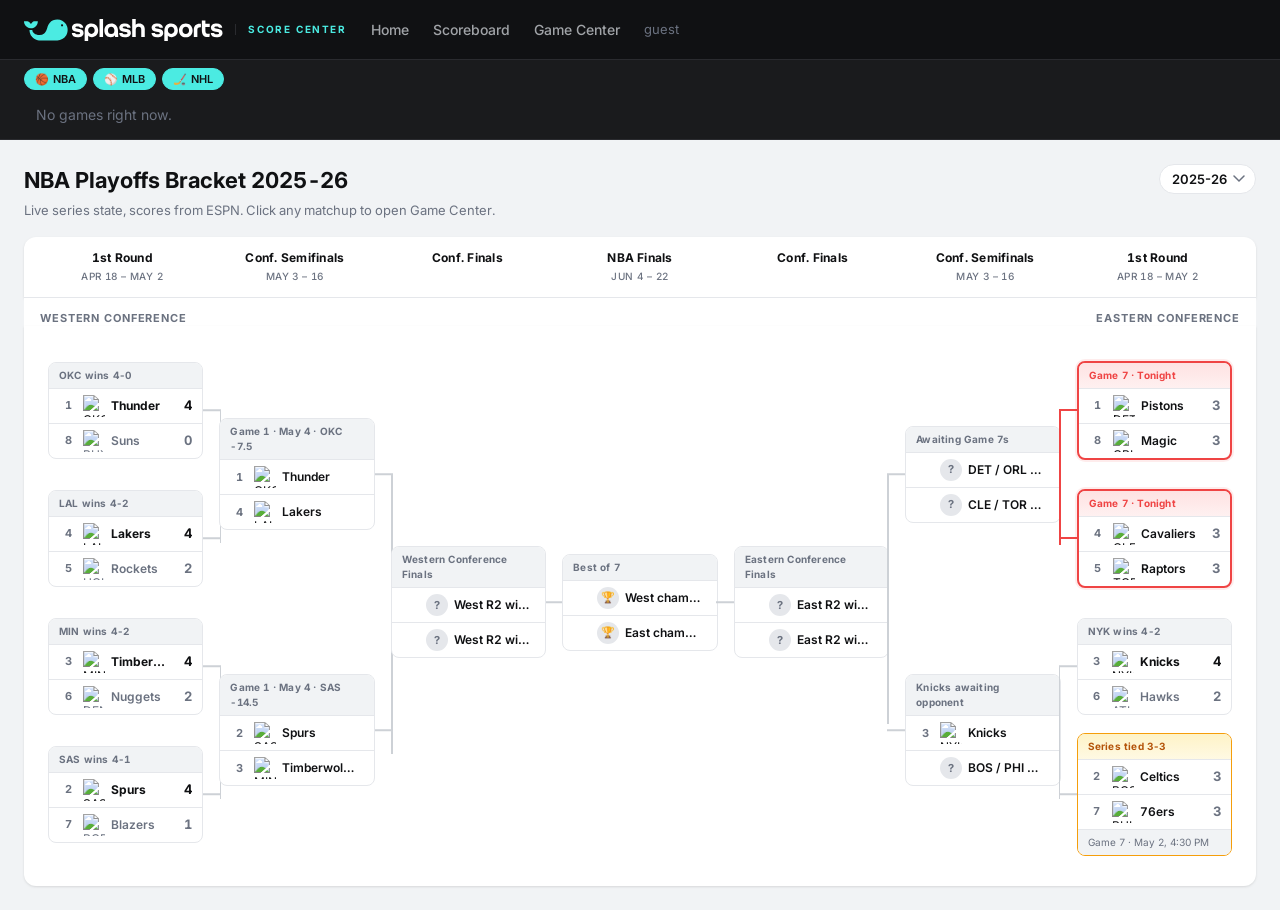
==== bracket.html @ dbbb6076 "Date picker, Golf, MLB pbp, multi-team identity, scoreboard fixes Bug fixes - Scoreboard linescore w" ====
<!doctype html>
<html lang="en">
<head>
  <meta charset="utf-8" />
  <title>Splash Score Center · NBA Playoff Bracket</title>
  <meta name="viewport" content="width=device-width, initial-scale=1" />
  <meta name="description" content="2026 NBA Playoff bracket. Live series state, click any matchup to open Game Center." />
  <link rel="preconnect" href="https://a.espncdn.com" crossorigin />
  <link rel="preconnect" href="https://site.api.espn.com" crossorigin />
  <link rel="preconnect" href="https://fonts.googleapis.com" />
  <link rel="preconnect" href="https://fonts.gstatic.com" crossorigin />
  <link href="https://fonts.googleapis.com/css2?family=Inter:wght@400;500;600;700;800&display=swap" rel="stylesheet" />
  <link rel="stylesheet" href="assets/styles.css?v2026050201" />
</head>
<body data-page="bracket">
  <header class="nav">
    <a href="index.html" class="nav__logo" aria-label="Splash Score Center home">
      <img class="nav__logo-img" src="assets/splash-logo-white.svg" alt="splash sports" />
      <span class="nav__logo-tag">SCORE CENTER</span>
    </a>
    <nav>
      <ul class="nav__links">
        <li><a class="nav__link" data-page="home" href="index.html">Home</a></li>
        <li><a class="nav__link" data-page="scoreboard" href="scoreboard.html">Scoreboard</a></li>
        <li><a class="nav__link" data-page="game" href="game.html?id=401869417">Game Center</a></li>
      </ul>
    </nav>
    <div class="nav__right">
      <span class="nav__identity"></span>
    </div>
  </header>

  <div class="ticker" aria-label="Tonight's games"></div>

  <main class="page page--wide">
    <div class="bp-header">
      <div>
        <h1 class="bp-title" id="bp-title">NBA Playoffs Bracket</h1>
        <p class="bp-subtitle" id="bp-year-label"></p>
      </div>
      <div class="bp-year-select">
        <select id="bp-year">
          <option value="2025-26">2025-26</option>
        </select>
      </div>
    </div>

    <div class="bp-rounds-header" id="bp-rounds-header"></div>
    <div class="bp-conf-labels">
      <span>Western Conference</span>
      <span>Eastern Conference</span>
    </div>

    <div class="bracket-grid" id="bracket-grid"></div>
  </main>

  <nav class="tabbar" aria-label="Primary">
    <a href="index.html" data-tab="home">
      <svg viewBox="0 0 24 24" fill="none" stroke="currentColor" stroke-width="2"><path d="M3 12L12 3l9 9"/><path d="M5 10v10h14V10"/></svg>
      <span>Home</span>
    </a>
    <a href="scoreboard.html" data-tab="scoreboard">
      <svg viewBox="0 0 24 24" fill="none" stroke="currentColor" stroke-width="2"><rect x="3" y="4" width="18" height="16" rx="2"/><path d="M3 10h18M9 4v16"/></svg>
      <span>Scores</span>
    </a>
    <a href="game.html?id=401869417" data-tab="game">
      <svg viewBox="0 0 24 24" fill="none" stroke="currentColor" stroke-width="2"><circle cx="12" cy="12" r="9"/><path d="M3 12h18M12 3v18M6 6c4 4 8 8 12 12M18 6c-4 4-8 8-12 12"/></svg>
      <span>Live</span>
    </a>
  </nav>

  <script type="module" src="assets/bracket-page.js?v2026050201"></script>
</body>
</html>
---- assets/styles.css ----
/* ===== Splash Score Center — global styles ===== */

:root {
  /* Brand colors from Splash Sports brand kit */
  --bg-dark: #101113;       /* Off Black */
  --bg-dark-2: #1a1b1d;
  --bg-page: #f1f3f5;
  --bg-card: #ffffff;
  --teal: #4BEBE2;          /* Blue 2 — Primary/Base */
  --teal-deep: #1BC4CF;     /* Blue 3 */
  --teal-soft: #A5F5F1;     /* Blue 1 */
  --teal-soft-50: rgba(165, 245, 241, 0.35);
  --green: #22c55e;
  --red: #ef4444;
  --amber: #f59e0b;
  --text-light: #ffffff;
  --text-mute-light: #a1a4a8;
  --text-dark: #101113;
  --text-mute: #6b7280;
  --text-mute-2: #4b5563;
  --border: #e5e7eb;
  --border-dark: #2a2b2f;
  --shadow-sm: 0 1px 2px rgba(0,0,0,0.04);
  --shadow: 0 1px 3px rgba(0,0,0,0.08), 0 1px 2px rgba(0,0,0,0.04);
  --shadow-md: 0 4px 6px -1px rgba(0,0,0,0.1), 0 2px 4px -2px rgba(0,0,0,0.05);
  --radius: 8px;
  --radius-lg: 12px;
  --font: "Inter", -apple-system, BlinkMacSystemFont, "Segoe UI", Roboto, sans-serif;
  --font-display: "Hubot Sans", "Inter", -apple-system, BlinkMacSystemFont, sans-serif;
}

* {
  box-sizing: border-box;
  margin: 0;
  padding: 0;
}

html, body {
  font-family: var(--font);
  font-size: 14px;
  line-height: 1.5;
  color: var(--text-dark);
  background: var(--bg-page);
  font-feature-settings: "tnum" 1; /* tabular nums for scores */
  -webkit-font-smoothing: antialiased;
  -webkit-tap-highlight-color: transparent;
  overscroll-behavior-y: none;
}

/* Safe-area padding for notch/home-indicator */
body {
  padding-bottom: env(safe-area-inset-bottom, 0);
}

a {
  color: inherit;
  text-decoration: none;
}

button {
  font-family: inherit;
  cursor: pointer;
  border: none;
  background: none;
  font-size: inherit;
  color: inherit;
}

button:focus-visible,
a:focus-visible,
input:focus-visible {
  outline: 2px solid var(--teal);
  outline-offset: 2px;
  border-radius: 4px;
}

img {
  display: block;
  max-width: 100%;
}

/* ===== Top nav ===== */

.nav {
  background: var(--bg-dark);
  color: var(--text-light);
  padding: 0 24px;
  height: 60px;
  display: flex;
  align-items: center;
  gap: 24px;
  position: sticky;
  top: 0;
  z-index: 100;
  border-bottom: 1px solid var(--border-dark);
}

.nav__logo {
  display: inline-flex;
  align-items: center;
  gap: 12px;
  text-decoration: none;
  flex-shrink: 0;
  min-width: 0;
}

.nav__logo-img {
  height: 22px;
  width: auto;
  display: block;
  flex-shrink: 0;
}

.nav__logo-tag {
  font-size: 10px;
  font-weight: 700;
  color: var(--teal);
  letter-spacing: 0.16em;
  text-transform: uppercase;
  border-left: 1px solid #2a2b2f;
  padding-left: 12px;
  white-space: nowrap;
  line-height: 1.1;
}

.nav__links {
  display: flex;
  gap: 24px;
  flex: 1;
  justify-content: center;
  list-style: none;
}

.nav__link {
  color: var(--text-mute-light);
  font-weight: 500;
  font-size: 14px;
  padding: 4px 0;
  border-bottom: 2px solid transparent;
  transition: color 0.15s, border-color 0.15s;
}

.nav__link:hover { color: var(--text-light); }

.nav__link.is-active {
  color: var(--teal);
  border-bottom-color: var(--teal);
}

.nav__right {
  display: flex;
  gap: 12px;
  align-items: center;
}

.nav__identity {
  font-size: 13px;
  color: var(--text-mute-light);
  display: flex;
  align-items: center;
  gap: 8px;
}

.nav__identity-name {
  color: var(--text-light);
  font-weight: 600;
}

.nav__cta {
  background: var(--teal);
  color: var(--bg-dark);
  padding: 8px 14px;
  border-radius: 999px;
  font-weight: 600;
  font-size: 13px;
}

/* ===== Score ticker ===== */

.ticker {
  background: var(--bg-dark-2);
  color: var(--text-light);
  padding: 8px 0 6px;
  position: sticky;
  top: 56px;
  z-index: 99;
  border-bottom: 1px solid var(--border-dark);
}

.ticker__filter {
  display: flex;
  gap: 6px;
  padding: 0 24px 6px;
  flex-wrap: wrap;
}

.ticker__chip {
  background: transparent;
  color: var(--text-mute-light);
  border: 1px solid var(--border-dark);
  border-radius: 999px;
  padding: 3px 10px;
  font-size: 11px;
  font-weight: 600;
  display: inline-flex;
  align-items: center;
  gap: 4px;
  cursor: pointer;
  transition: background 0.1s, color 0.1s, border-color 0.1s;
}

.ticker__chip-emoji { font-size: 11px; }

.ticker__chip:hover { color: var(--text-light); border-color: #2a2a3a; }

.ticker__chip.is-active {
  background: var(--teal);
  color: var(--bg-dark);
  border-color: var(--teal);
}

.ticker-card__league-tag {
  font-size: 9px;
  font-weight: 700;
  letter-spacing: 0.06em;
  background: rgba(255,255,255,0.08);
  padding: 1px 5px;
  border-radius: 3px;
}

.ticker-card__broadcast {
  font-size: 10px;
  color: var(--text-mute-light);
}

/* ESPN-style sport dividers between groups in the ticker */
.ticker__divider {
  flex: 0 0 auto;
  display: flex;
  align-items: center;
  justify-content: center;
  padding: 0 14px;
  font-size: 11px;
  font-weight: 800;
  letter-spacing: 0.1em;
  color: var(--text-light);
  background: var(--bg-dark);
  border-left: 2px solid var(--sport-accent, var(--teal));
  border-right: 2px solid var(--sport-accent, var(--teal));
  margin: 0 4px;
  position: relative;
  text-transform: uppercase;
}

.ticker__divider::before {
  content: "";
  position: absolute;
  left: -2px;
  top: 0;
  bottom: 0;
  width: 4px;
  background: var(--sport-accent, var(--teal));
}

.ticker__inner {
  display: flex;
  gap: 8px;
  overflow-x: auto;
  padding: 0 24px;
  scroll-behavior: smooth;
  scrollbar-width: thin;
  scrollbar-color: var(--border-dark) transparent;
}

.ticker__inner::-webkit-scrollbar { height: 6px; }
.ticker__inner::-webkit-scrollbar-thumb { background: var(--border-dark); border-radius: 3px; }

.ticker-card {
  flex: 0 0 auto;
  min-width: 220px;
  background: var(--bg-dark);
  border-radius: var(--radius);
  padding: 8px 12px;
  display: grid;
  grid-template-columns: auto 1fr auto;
  gap: 8px 12px;
  align-items: center;
  cursor: pointer;
  border: 1px solid transparent;
  border-left: 3px solid transparent;
  transition: border-color 0.15s, background 0.15s;
}

.ticker-card:hover { background: #1c1c28; border-color: var(--border-dark); }
.ticker-card.is-live { border-left-color: var(--teal); }
.ticker-card.is-final { opacity: 0.7; }

.ticker-card__status {
  grid-column: 1 / -1;
  font-size: 11px;
  font-weight: 600;
  letter-spacing: 0.04em;
  text-transform: uppercase;
  color: var(--text-mute-light);
  display: flex;
  justify-content: space-between;
}

.ticker-card.is-live .ticker-card__status-state {
  color: var(--teal);
}

.ticker-card__row {
  display: contents;
}

.ticker-card__logo {
  width: 22px;
  height: 22px;
  border-radius: 50%;
  background: #fff;
  padding: 2px;
}

.ticker-card__abbr {
  font-weight: 700;
  font-size: 13px;
}

.ticker-card__sub {
  font-size: 11px;
  color: var(--text-mute-light);
  margin-left: 4px;
}

.ticker-card__score {
  font-weight: 700;
  font-size: 16px;
  text-align: right;
  font-variant-numeric: tabular-nums;
}

.ticker-card__score.is-leading { color: var(--teal); }

/* ===== Layout ===== */

.page {
  max-width: 1280px;
  margin: 0 auto;
  padding: 24px;
}

.page-title {
  font-size: 22px;
  font-weight: 700;
  margin-bottom: 16px;
  letter-spacing: -0.01em;
}

.page-subtitle {
  font-size: 13px;
  color: var(--text-mute);
  margin-bottom: 16px;
}

/* ===== Bracket ===== */

.bracket {
  background: var(--bg-card);
  border-radius: var(--radius-lg);
  padding: 24px;
  box-shadow: var(--shadow);
  margin-bottom: 32px;
}

.bracket__header {
  display: flex;
  justify-content: space-between;
  align-items: baseline;
  margin-bottom: 20px;
}

.bracket__title {
  font-size: 18px;
  font-weight: 700;
}

.bracket__round-select {
  display: flex;
  align-items: center;
  gap: 8px;
}

.bracket__round-select-label {
  font-size: 11px;
  color: var(--text-mute);
  font-weight: 700;
  text-transform: uppercase;
  letter-spacing: 0.06em;
}

.bracket__round-select select {
  padding: 6px 10px;
  border: 1px solid var(--border);
  border-radius: var(--radius);
  font-family: inherit;
  font-size: 13px;
  font-weight: 600;
  color: var(--text-dark);
  background: var(--bg-card);
  cursor: pointer;
}

.bracket__round-select select:focus-visible {
  outline: 2px solid var(--teal);
  outline-offset: 2px;
}

.bracket__finals {
  grid-column: 1 / -1;
  max-width: 480px;
  margin: 0 auto;
}

.bracket__conf-title--center {
  text-align: center;
}

.series-card.is-projected {
  opacity: 0.7;
  background: linear-gradient(180deg, var(--bg-page) 0%, transparent 100%);
}

.series-card__team-logo--tbd {
  display: inline-flex;
  align-items: center;
  justify-content: center;
  width: 22px;
  height: 22px;
  border-radius: 50%;
  background: var(--border);
  color: var(--text-mute);
  font-size: 12px;
  font-weight: 700;
}

.bracket__grid {
  display: grid;
  grid-template-columns: 1fr 1fr;
  gap: 24px;
}

@media (max-width: 768px) {
  .bracket__grid { grid-template-columns: 1fr; }
}

.bracket__conf-title {
  font-size: 11px;
  font-weight: 700;
  color: var(--text-mute);
  letter-spacing: 0.08em;
  text-transform: uppercase;
  margin-bottom: 8px;
}

.bracket__series {
  display: grid;
  grid-template-columns: 1fr;
  gap: 8px;
}

.series-card {
  background: var(--bg-page);
  border: 1px solid var(--border);
  border-radius: var(--radius);
  padding: 10px 12px;
  display: grid;
  grid-template-columns: 1fr auto;
  gap: 6px 12px;
  align-items: center;
  cursor: pointer;
  transition: transform 0.1s, border-color 0.15s;
}

.series-card:hover { border-color: var(--teal); }
.series-card.is-tonight {
  border-color: var(--teal);
  background: linear-gradient(180deg, var(--teal-soft) 0%, var(--bg-page) 100%);
}

.series-card__team {
  display: flex;
  align-items: center;
  gap: 8px;
  font-size: 13px;
  font-weight: 600;
}

.series-card__team-logo {
  width: 22px;
  height: 22px;
}

.series-card__team-record {
  color: var(--text-mute);
  font-weight: 400;
  margin-left: auto;
  font-size: 12px;
}

.series-card__wins {
  font-weight: 700;
  font-size: 16px;
  text-align: right;
  color: var(--text-mute);
  font-variant-numeric: tabular-nums;
}

.series-card__wins.is-winning { color: var(--text-dark); }

.series-card__status {
  grid-column: 1 / -1;
  font-size: 11px;
  font-weight: 600;
  color: var(--teal-deep);
  text-transform: uppercase;
  letter-spacing: 0.04em;
  border-top: 1px dashed var(--border);
  padding-top: 6px;
  display: flex;
  justify-content: space-between;
}

.series-card__tonight-pill {
  background: var(--teal);
  color: var(--bg-dark);
  padding: 1px 8px;
  border-radius: 999px;
  font-size: 10px;
}

/* ===== Tonight's games (preview cards) ===== */

.tonight {
  display: grid;
  grid-template-columns: repeat(auto-fit, minmax(320px, 1fr));
  gap: 16px;
}

.tonight-card {
  background: var(--bg-card);
  border-radius: var(--radius-lg);
  padding: 20px;
  box-shadow: var(--shadow);
  cursor: pointer;
  transition: transform 0.1s, box-shadow 0.15s;
}

.tonight-card:hover { box-shadow: var(--shadow-md); transform: translateY(-2px); }

.tonight-card__header {
  display: flex;
  justify-content: space-between;
  align-items: baseline;
  margin-bottom: 16px;
  font-size: 11px;
  font-weight: 700;
  letter-spacing: 0.06em;
  text-transform: uppercase;
  color: var(--text-mute);
}

.tonight-card__live { color: var(--teal-deep); }

.tonight-card__matchup {
  display: grid;
  grid-template-columns: 1fr auto 1fr;
  align-items: center;
  gap: 16px;
  margin-bottom: 16px;
}

.tonight-card__team {
  display: flex;
  flex-direction: column;
  align-items: center;
  gap: 6px;
}

.tonight-card__logo {
  width: 56px;
  height: 56px;
}

.tonight-card__team-name {
  font-size: 13px;
  font-weight: 600;
}

.tonight-card__team-record {
  font-size: 11px;
  color: var(--text-mute);
}

.tonight-card__vs {
  font-size: 12px;
  font-weight: 700;
  color: var(--text-mute);
  letter-spacing: 0.08em;
}

.tonight-card__vs-score {
  font-size: 22px;
  font-weight: 700;
  display: flex;
  align-items: center;
  gap: 8px;
  font-variant-numeric: tabular-nums;
}

.tonight-card__story {
  background: var(--bg-page);
  border-left: 3px solid var(--teal);
  padding: 8px 12px;
  font-size: 12px;
  color: var(--text-mute-2);
  margin-bottom: 12px;
  border-radius: 0 6px 6px 0;
}

/* Tonight card: Splash Quick Picks + Polymarket markets preview block */

.tonight-card__preview {
  border-top: 1px solid var(--border);
  margin: 0 -20px 12px;
  padding: 12px 20px 4px;
  background: var(--bg-page);
}

.tonight-card__preview-skel {
  padding: 4px 0;
}

.tonight-card__preview-empty {
  font-size: 12px;
  color: var(--text-mute);
  font-style: italic;
}

.tonight-card__preview-grid {
  display: grid;
  grid-template-columns: 1fr 1fr;
  gap: 16px;
}

@media (max-width: 520px) {
  .tonight-card__preview-grid { grid-template-columns: 1fr; gap: 12px; }
}

.tc-preview-col__title {
  display: flex;
  align-items: center;
  gap: 6px;
  font-size: 11px;
  font-weight: 700;
  letter-spacing: 0.04em;
  text-transform: uppercase;
  color: var(--text-mute-2);
  margin-bottom: 6px;
}

.tc-preview-col__icon { font-size: 13px; }

.tc-preview-col__hint {
  margin-left: auto;
  font-size: 9px;
  font-weight: 700;
  color: var(--teal-deep);
  background: var(--teal-soft);
  padding: 1px 6px;
  border-radius: 4px;
  text-transform: uppercase;
  letter-spacing: 0.05em;
}

.tc-preview-list {
  list-style: none;
  margin: 0;
  padding: 0;
  display: flex;
  flex-direction: column;
  gap: 4px;
}

.tc-preview-prop, .tc-preview-market {
  display: grid;
  grid-template-columns: minmax(0, 1.3fr) minmax(0, 1fr) auto;
  gap: 8px;
  align-items: baseline;
  font-size: 12px;
  padding: 4px 0;
  border-bottom: 1px dashed var(--border);
}

.tc-preview-prop:last-child, .tc-preview-market:last-child { border-bottom: none; }

.tc-qp {
  --team-color: #6b7280;
  display: grid;
  grid-template-columns: 28px 22px 1fr auto;
  gap: 8px;
  align-items: center;
  padding: 5px 0;
  border-bottom: 1px dashed var(--border);
}
.tc-qp:last-child { border-bottom: none; }

.tc-qp__avatar {
  width: 28px;
  height: 28px;
  border-radius: 50%;
  background: linear-gradient(135deg, var(--team-color), color-mix(in srgb, var(--team-color) 50%, var(--bg-dark)));
  color: #fff;
  display: inline-flex;
  align-items: center;
  justify-content: center;
  font-size: 10px;
  font-weight: 800;
  letter-spacing: 0.02em;
}

.tc-qp__team-logo {
  width: 22px;
  height: 22px;
  object-fit: contain;
}

.tc-qp__team-logo--blank {
  background: var(--border);
  border-radius: 50%;
  display: inline-block;
}

.tc-qp__main {
  display: flex;
  flex-direction: column;
  min-width: 0;
}

.tc-qp__player {
  font-size: 12px;
  font-weight: 700;
  color: var(--text-dark);
  white-space: nowrap;
  overflow: hidden;
  text-overflow: ellipsis;
}

.tc-qp__type {
  font-size: 10px;
  color: var(--text-mute);
  text-transform: uppercase;
  letter-spacing: 0.04em;
}

.tc-qp__line {
  font-weight: 800;
  color: var(--teal-deep);
  font-variant-numeric: tabular-nums;
  font-size: 13px;
}

.tc-preview-pair {
  display: grid;
  grid-template-columns: 64px 1fr 1fr;
  gap: 6px;
  align-items: center;
  padding: 5px 0;
  border-bottom: 1px dashed var(--border);
}
.tc-preview-pair:last-child { border-bottom: none; }

.tc-preview-pair__type {
  font-size: 10px;
  font-weight: 700;
  text-transform: uppercase;
  letter-spacing: 0.04em;
  color: var(--text-mute);
  white-space: nowrap;
  overflow: hidden;
  text-overflow: ellipsis;
}

.tc-preview-pair__pill {
  --pill-color: var(--teal-deep);
  display: flex;
  justify-content: space-between;
  align-items: baseline;
  padding: 4px 8px;
  border-radius: 6px;
  background: color-mix(in srgb, var(--pill-color) 8%, transparent);
  border: 1px solid color-mix(in srgb, var(--pill-color) 30%, transparent);
  gap: 4px;
  min-width: 0;
}

.tc-preview-pair__pill-label {
  font-size: 11px;
  font-weight: 700;
  color: var(--pill-color);
  white-space: nowrap;
  overflow: hidden;
  text-overflow: ellipsis;
}

.tc-preview-pair__pill-price {
  font-size: 12px;
  font-weight: 800;
  color: var(--pill-color);
  font-variant-numeric: tabular-nums;
  white-space: nowrap;
}

.tc-preview-prop__player {
  font-weight: 600;
  color: var(--text-dark);
  white-space: nowrap;
  overflow: hidden;
  text-overflow: ellipsis;
}

.tc-preview-prop__type {
  color: var(--text-mute-2);
  font-size: 11px;
  white-space: nowrap;
  overflow: hidden;
  text-overflow: ellipsis;
}

.tc-preview-prop__line {
  font-weight: 700;
  color: var(--teal-deep);
  font-variant-numeric: tabular-nums;
  white-space: nowrap;
}

.tc-preview-market__type {
  font-size: 10px;
  font-weight: 700;
  text-transform: uppercase;
  letter-spacing: 0.04em;
  color: var(--text-mute);
  white-space: nowrap;
}

.tc-preview-market__label {
  color: var(--text-dark);
  font-weight: 500;
  white-space: nowrap;
  overflow: hidden;
  text-overflow: ellipsis;
}

.tc-preview-market__price {
  font-weight: 700;
  color: var(--text-dark);
  font-variant-numeric: tabular-nums;
  font-size: 13px;
}

.tonight-card__preview-link {
  display: inline-block;
  margin-top: 4px;
  font-size: 11px;
  font-weight: 700;
  color: var(--teal-deep);
  letter-spacing: 0.02em;
}

.tonight-card__preview-link:hover { color: var(--teal); text-decoration: underline; }

.tonight-card__cta {
  display: flex;
  justify-content: space-between;
  align-items: center;
  font-size: 12px;
  color: var(--text-mute);
}

.tonight-card__cta-btn {
  color: var(--teal-deep);
  font-weight: 600;
}

/* ===== Scoreboard page — sport tabs + PGA leaderboard ===== */

.sb-date-scroller {
  display: inline-flex;
  align-items: center;
  gap: 8px;
  background: var(--bg-card);
  border: 1px solid var(--border);
  border-radius: 999px;
  padding: 4px 6px;
  margin: 4px 0 8px;
  position: relative;
}

.sb-date-arrow {
  width: 32px;
  height: 32px;
  border-radius: 50%;
  background: transparent;
  color: var(--text-mute-2);
  font-size: 18px;
  font-weight: 700;
  cursor: pointer;
}

.sb-date-arrow:hover {
  background: var(--bg-page);
  color: var(--text-dark);
}

.sb-date-today {
  display: flex;
  flex-direction: column;
  align-items: center;
  gap: 1px;
  padding: 4px 14px;
  background: transparent;
  cursor: pointer;
  min-width: 200px;
}

.sb-date-today:hover { background: var(--bg-page); border-radius: 999px; }

.sb-date-today__rel {
  font-size: 10px;
  font-weight: 800;
  letter-spacing: 0.12em;
  color: var(--teal-deep);
}

.sb-date-today__abs {
  font-size: 13px;
  font-weight: 600;
  color: var(--text-dark);
}

.sb-date-input {
  position: absolute;
  inset: 0;
  width: 100%;
  height: 100%;
  opacity: 0;
  pointer-events: none;
}

.sb-league-bar {
  display: flex;
  gap: 4px;
  margin-bottom: 16px;
  border-bottom: 1px solid var(--border);
  flex-wrap: wrap;
}

.sb-tab {
  padding: 10px 16px;
  font-size: 13px;
  font-weight: 600;
  color: var(--text-mute);
  background: none;
  border: none;
  border-bottom: 2px solid transparent;
  cursor: pointer;
  display: inline-flex;
  align-items: center;
  gap: 6px;
  transition: color 0.15s, border-color 0.15s;
}

.sb-tab__emoji { font-size: 14px; }

.sb-tab:hover { color: var(--text-dark); }

.sb-tab.is-active {
  color: var(--teal-deep);
  border-bottom-color: var(--teal);
}

.pga-card {
  background: var(--bg-card);
  border-radius: var(--radius-lg);
  box-shadow: var(--shadow);
  overflow: hidden;
  margin-bottom: 16px;
}

.pga-card__header {
  padding: 16px 20px;
  background: linear-gradient(180deg, #14532d 0%, #166534 100%);
  color: var(--text-light);
}

.pga-card__eyebrow {
  font-size: 11px;
  font-weight: 700;
  letter-spacing: 0.06em;
  color: var(--teal);
  text-transform: uppercase;
}

.pga-card__title {
  font-size: 18px;
  font-weight: 700;
  margin-top: 2px;
}

.pga-card__course {
  font-size: 12px;
  color: rgba(255,255,255,0.7);
  margin-top: 4px;
}

.pga-leaderboard {
  width: 100%;
  border-collapse: collapse;
  font-size: 13px;
  font-variant-numeric: tabular-nums;
}

.pga-leaderboard th, .pga-leaderboard td {
  padding: 8px 12px;
  text-align: left;
  border-bottom: 1px solid var(--border);
}

.pga-leaderboard th {
  font-size: 11px;
  font-weight: 700;
  color: var(--text-mute);
  text-transform: uppercase;
  letter-spacing: 0.04em;
  background: var(--bg-page);
}

.pga-leaderboard__pos {
  width: 40px;
  font-weight: 700;
  color: var(--text-mute-2);
}

.pga-leaderboard__player {
  display: flex;
  align-items: center;
  gap: 8px;
}

.pga-leaderboard__player b { color: var(--text-dark); }

.pga-flag {
  width: 18px;
  height: auto;
  border-radius: 2px;
  vertical-align: middle;
}

.pga-leaderboard__score {
  font-weight: 700;
  color: var(--text-dark);
}

.pga-leaderboard tbody tr:hover { background: var(--bg-page); }

/* ===== Scoreboard page ===== */

.sb-list {
  display: flex;
  flex-direction: column;
  gap: 12px;
}

.sb-card {
  background: var(--bg-card);
  border-radius: var(--radius-lg);
  padding: 16px 20px;
  box-shadow: var(--shadow);
  display: grid;
  grid-template-columns: 90px 1fr 200px 220px;
  gap: 16px;
  align-items: center;
  cursor: pointer;
  transition: box-shadow 0.15s;
}

.sb-card:hover { box-shadow: var(--shadow-md); }

@media (max-width: 768px) {
  .sb-card {
    grid-template-columns: 1fr;
    gap: 8px;
  }
}

.sb-card__status {
  font-size: 11px;
  font-weight: 700;
  letter-spacing: 0.06em;
  text-transform: uppercase;
  color: var(--text-mute);
}

.sb-card__status.is-live { color: var(--teal-deep); }
.sb-card__status .dot {
  display: inline-block;
  width: 8px;
  height: 8px;
  border-radius: 50%;
  background: var(--green);
  margin-right: 4px;
  animation: pulse 1.6s infinite;
  vertical-align: middle;
}

@keyframes pulse {
  0%, 100% { opacity: 1; }
  50% { opacity: 0.5; }
}

.sb-card__teams {
  display: grid;
  grid-template-columns: 32px 1fr auto;
  gap: 8px 12px;
  row-gap: 4px;
  align-items: center;
}

.sb-card__teams img { width: 28px; height: 28px; }

.sb-card__team-name {
  font-weight: 600;
}

.sb-card__team-record {
  font-size: 11px;
  color: var(--text-mute);
  margin-left: 6px;
  font-weight: 400;
}

.sb-card__team-score {
  font-weight: 700;
  font-size: 18px;
  text-align: right;
  font-variant-numeric: tabular-nums;
}

.sb-card__team-score.is-winner { color: var(--text-dark); }
.sb-card__team-score.is-loser { color: var(--text-mute); }

.sb-card__linescore {
  font-size: 11px;
  display: grid;
  grid-template-columns: auto repeat(8, 1fr);
  gap: 4px;
  text-align: center;
}

.sb-card__linescore .label { color: var(--text-mute); font-weight: 600; }
.sb-card__linescore .qhead { color: var(--text-mute); font-weight: 600; font-size: 10px; }

.sb-card__leaders {
  font-size: 11px;
}

.sb-card__leaders-grid {
  display: grid;
  grid-template-columns: 56px 1fr auto;
  gap: 4px 8px;
  align-items: baseline;
}

.sb-card__leader-cat {
  color: var(--text-mute);
  font-weight: 700;
  font-size: 10px;
  text-transform: uppercase;
  letter-spacing: 0.04em;
}

.sb-card__leader-player {
  min-width: 0;
  white-space: nowrap;
  overflow: hidden;
  text-overflow: ellipsis;
}

.sb-card__leader-player b {
  color: var(--text-dark);
  font-weight: 600;
}

.sb-card__leader-stat {
  font-weight: 700;
  color: var(--text-dark);
  font-variant-numeric: tabular-nums;
}

/* ===== Game Center ===== */

.gc {
  display: grid;
  grid-template-columns: 1fr 320px;
  gap: 16px;
  max-width: 1280px;
  margin: 0 auto;
  padding: 16px 24px;
}

@media (max-width: 1024px) {
  .gc { grid-template-columns: 1fr; }
}

.gc__main {
  background: var(--bg-card);
  border-radius: var(--radius-lg);
  box-shadow: var(--shadow);
  overflow: hidden;
}

.gc__header {
  background: var(--bg-dark);
  color: var(--text-light);
  padding: 20px 24px;
  display: grid;
  grid-template-columns: 1fr auto 1fr;
  align-items: center;
  gap: 24px;
}

.gc__team {
  display: flex;
  align-items: center;
  gap: 12px;
}

.gc__team.is-away { justify-self: end; flex-direction: row-reverse; text-align: right; }

.gc__team-logo {
  width: 56px;
  height: 56px;
}

.gc__team-name {
  font-size: 15px;
  font-weight: 600;
}

.gc__team-sub {
  font-size: 11px;
  color: var(--text-mute-light);
}

.gc__center {
  text-align: center;
}

.gc__score {
  font-size: 38px;
  font-weight: 700;
  letter-spacing: -0.02em;
  display: flex;
  gap: 16px;
  align-items: center;
  justify-content: center;
  font-variant-numeric: tabular-nums;
}

.gc__score-sep { color: var(--text-mute-light); font-weight: 300; font-size: 32px; }

.gc__status {
  margin-top: 4px;
  font-size: 12px;
  font-weight: 600;
  color: var(--teal);
  text-transform: uppercase;
  letter-spacing: 0.06em;
}

.gc__sparkline {
  margin-top: 8px;
  height: 24px;
}

.gc__tabs {
  display: flex;
  gap: 0;
  border-bottom: 1px solid var(--border);
  background: var(--bg-card);
  padding: 0 24px;
}

.gc__tab {
  padding: 12px 16px;
  font-size: 13px;
  font-weight: 600;
  color: var(--text-mute);
  border-bottom: 2px solid transparent;
  transition: color 0.15s, border-color 0.15s;
}

.gc__tab:hover { color: var(--text-dark); }
.gc__tab.is-active { color: var(--teal-deep); border-bottom-color: var(--teal); }

.gc__panels {
  padding: 16px 24px 24px;
}

.gc__panel { display: none; }
.gc__panel.is-active { display: block; }

/* ===== PBP feed ===== */

.pbp {
  display: flex;
  flex-direction: column;
  gap: 8px;
}

.pbp__empty {
  padding: 32px 16px;
  text-align: center;
  color: var(--text-mute);
  font-size: 13px;
  border: 1px dashed var(--border);
  border-radius: var(--radius);
}

.pbp__quarter-divider {
  margin: 16px 0 8px;
  display: flex;
  align-items: center;
  gap: 12px;
  color: var(--text-mute);
  font-size: 11px;
  font-weight: 700;
  letter-spacing: 0.08em;
  text-transform: uppercase;
}

.pbp__quarter-divider::before,
.pbp__quarter-divider::after {
  content: "";
  flex: 1;
  height: 1px;
  background: var(--border);
}

.pbp__quarter-divider--start { color: var(--teal-deep); }
.pbp__quarter-divider--end { color: var(--text-mute); }
.pbp__quarter-divider--end::before,
.pbp__quarter-divider--end::after { background: color-mix(in srgb, var(--text-mute) 25%, transparent); }

.pbp__final-divider {
  text-align: center;
  margin: 18px 0;
  position: relative;
}
.pbp__final-divider span {
  display: inline-block;
  padding: 6px 18px;
  border-radius: 999px;
  background: var(--bg-dark);
  color: var(--text-light);
  font-size: 11px;
  font-weight: 800;
  letter-spacing: 0.18em;
  text-transform: uppercase;
}

/* MLB-specific play card: pitcher-batter matchup row */
.play-card--mlb .play-card__mlb-matchup {
  display: flex;
  align-items: center;
  gap: 6px;
  font-size: 12px;
  color: var(--text-mute-2);
  margin-bottom: 4px;
  flex-wrap: wrap;
}

.play-card__mlb-logo {
  width: 18px;
  height: 18px;
  flex-shrink: 0;
}

.play-card__mlb-name {
  font-weight: 700;
  color: var(--text-dark);
}

.play-card__mlb-vs {
  color: var(--text-mute);
  font-size: 10px;
  font-weight: 700;
  text-transform: uppercase;
  letter-spacing: 0.06em;
}

.play-card.is-pitching-change {
  border-left: 3px solid var(--amber);
  padding-left: 9px;
  background: linear-gradient(90deg, #fffbeb 0%, var(--bg-card) 60%);
}

.play-card {
  background: var(--bg-card);
  border: 1px solid var(--border);
  border-radius: var(--radius);
  padding: 10px 12px;
  display: grid;
  grid-template-columns: 60px 1fr;
  gap: 8px 12px;
  font-size: 13px;
  transition: border-color 0.15s;
}

.play-card.is-scoring { border-left: 3px solid var(--teal); padding-left: 9px; }
.play-card.is-market {
  border-left: 3px solid var(--amber);
  padding-left: 9px;
  background: linear-gradient(90deg, #fffbeb 0%, var(--bg-card) 60%);
}
.play-card.is-major-scoring { border-left-color: var(--green); }

.play-card__time {
  font-size: 11px;
  font-weight: 600;
  color: var(--text-mute);
  font-variant-numeric: tabular-nums;
  letter-spacing: -0.02em;
}

.play-card__time-q { color: var(--teal-deep); }

.play-card__body {
  display: flex;
  flex-direction: column;
  gap: 6px;
  min-width: 0;
}

.play-card__top {
  display: flex;
  align-items: center;
  gap: 8px;
  flex-wrap: wrap;
}

.play-card__team-icon {
  width: 18px;
  height: 18px;
  flex-shrink: 0;
}

.play-card__text {
  flex: 1;
  font-weight: 500;
  color: var(--text-dark);
}

.play-card__score-pill {
  font-size: 11px;
  font-weight: 700;
  background: var(--bg-page);
  padding: 2px 6px;
  border-radius: 4px;
  font-variant-numeric: tabular-nums;
  color: var(--text-mute-2);
}

.play-card.is-scoring .play-card__score-pill {
  background: var(--teal-soft);
  color: var(--teal-deep);
}

.play-card__market {
  display: flex;
  flex-direction: column;
  gap: 6px;
}

.play-card__market-headline {
  font-weight: 700;
  display: flex;
  align-items: center;
  gap: 8px;
  flex-wrap: wrap;
}

.play-card__market-icon {
  display: inline-flex;
  width: 24px;
  height: 24px;
  background: var(--amber);
  color: #fff;
  border-radius: 4px;
  align-items: center;
  justify-content: center;
  font-weight: 700;
  font-size: 13px;
  flex-shrink: 0;
}

.play-card__market-delta {
  font-weight: 600;
  font-size: 12px;
  color: var(--green);
  font-variant-numeric: tabular-nums;
}

.play-card__market-delta.is-down { color: var(--red); }

.play-card__market-trigger {
  font-size: 11px;
  color: var(--text-mute);
}

.play-card__market-link {
  font-size: 12px;
  color: var(--teal-deep);
  font-weight: 600;
}

/* Reaction bar */

.reactions {
  display: flex;
  gap: 4px;
  flex-wrap: wrap;
  align-items: center;
}

.reaction {
  background: var(--bg-page);
  border: 1px solid var(--border);
  border-radius: 999px;
  padding: 2px 8px;
  font-size: 12px;
  display: flex;
  align-items: center;
  gap: 4px;
  cursor: pointer;
  transition: background 0.1s, border-color 0.1s;
  font-variant-numeric: tabular-nums;
}

.reaction:hover { background: var(--teal-soft); border-color: var(--teal); }
.reaction.is-mine { background: var(--teal-soft); border-color: var(--teal); }
.reaction-add {
  font-size: 14px;
  color: var(--text-mute);
}

/* Comment thread */

.comments {
  display: flex;
  flex-direction: column;
  gap: 6px;
  margin-top: 4px;
}

.comments-toggle {
  font-size: 12px;
  color: var(--text-mute);
  font-weight: 600;
  align-self: flex-start;
}

.comments-toggle:hover { color: var(--teal-deep); }

.comments-list {
  border-top: 1px dashed var(--border);
  padding-top: 6px;
  display: flex;
  flex-direction: column;
  gap: 6px;
}

.comment {
  font-size: 12px;
  display: grid;
  grid-template-columns: 1fr auto;
  gap: 4px 8px;
}

.comment__author {
  font-weight: 700;
  color: var(--text-dark);
}

.comment__team {
  font-size: 10px;
  font-weight: 700;
  color: #fff;
  background: var(--text-mute);
  padding: 1px 5px;
  border-radius: 3px;
  margin-left: 4px;
  vertical-align: middle;
}

.comment__time {
  font-size: 10px;
  color: var(--text-mute);
  font-variant-numeric: tabular-nums;
}

.comment__body {
  grid-column: 1 / -1;
  color: var(--text-mute-2);
}

.comment-input {
  display: flex;
  gap: 6px;
  margin-top: 4px;
}

.comment-input input {
  flex: 1;
  padding: 6px 10px;
  border: 1px solid var(--border);
  border-radius: var(--radius);
  font-family: inherit;
  font-size: 12px;
  background: var(--bg-card);
}

.comment-input button {
  background: var(--teal);
  color: var(--bg-dark);
  padding: 4px 12px;
  border-radius: var(--radius);
  font-weight: 600;
  font-size: 12px;
}

/* Floating emoji animation */

.emoji-float {
  position: fixed;
  font-size: 20px;
  pointer-events: none;
  z-index: 200;
  animation: floatUp 1.5s ease-out forwards;
}

@keyframes floatUp {
  0% { opacity: 0; transform: translateY(0) scale(0.7); }
  20% { opacity: 1; transform: translateY(-20px) scale(1); }
  100% { opacity: 0; transform: translateY(-90px) scale(1.2); }
}

/* ===== Box score ===== */

.bs-team {
  margin-bottom: 24px;
}

.bs-team__header {
  display: flex;
  align-items: center;
  gap: 12px;
  margin-bottom: 8px;
  font-size: 16px;
  font-weight: 700;
}

.bs-team__header img { width: 28px; height: 28px; }

.bs-table {
  width: 100%;
  border-collapse: collapse;
  font-size: 12px;
  font-variant-numeric: tabular-nums;
}

.bs-table th, .bs-table td {
  padding: 6px 4px;
  text-align: right;
  border-bottom: 1px solid var(--border);
}

.bs-table th { color: var(--text-mute); font-weight: 600; font-size: 11px; text-transform: uppercase; letter-spacing: 0.04em; }
.bs-table td:first-child, .bs-table th:first-child { text-align: left; }
.bs-table td:first-child { font-weight: 600; }
.bs-table tbody tr:hover { background: var(--bg-page); }
.bs-table .pos {
  display: inline-block;
  font-size: 10px;
  color: var(--text-mute);
  font-weight: 400;
  margin-left: 4px;
}
.bs-table tfoot td { font-weight: 700; border-top: 2px solid var(--text-dark); border-bottom: none; }

/* ===== Splash Quick Picks panel inside Markets tab ===== */

.splash-picks {
  background: linear-gradient(180deg, rgba(75,235,226,0.08) 0%, transparent 100%);
  border: 1px solid var(--border);
  border-left: 3px solid var(--teal);
  border-radius: var(--radius-lg);
  padding: 16px 18px;
  margin-bottom: 20px;
}

.splash-picks__header {
  display: flex;
  justify-content: space-between;
  align-items: flex-start;
  gap: 12px;
  flex-wrap: wrap;
  margin-bottom: 12px;
}

.splash-picks__eyebrow {
  font-size: 10px;
  font-weight: 800;
  letter-spacing: 0.12em;
  text-transform: uppercase;
  color: var(--teal-deep);
}

.splash-picks__title {
  font-size: 16px;
  font-weight: 700;
  margin-top: 2px;
  display: flex;
  align-items: baseline;
  gap: 8px;
  flex-wrap: wrap;
}

.splash-picks__count {
  font-size: 11px;
  font-weight: 600;
  color: var(--text-mute);
}

.splash-picks__cta {
  align-self: center;
  font-size: 12px;
  font-weight: 700;
  color: var(--bg-dark);
  background: var(--teal);
  padding: 8px 14px;
  border-radius: 999px;
  white-space: nowrap;
}

.splash-picks__cta:hover { background: var(--teal-deep); color: var(--text-light); }

.splash-picks__type-row {
  display: flex;
  flex-wrap: wrap;
  gap: 6px;
  margin-bottom: 14px;
}

.splash-picks__type-chip {
  background: var(--bg-card);
  border: 1px solid var(--border);
  border-radius: 999px;
  padding: 4px 10px;
  font-size: 11px;
  font-weight: 600;
  color: var(--text-mute-2);
}

.splash-picks__players {
  display: grid;
  grid-template-columns: repeat(auto-fit, minmax(280px, 1fr));
  gap: 10px;
}

.qp-player {
  --team-color: #6b7280;
  background: var(--bg-card);
  border: 1px solid var(--border);
  border-top: 3px solid var(--team-color);
  border-radius: var(--radius);
  padding: 12px;
  box-shadow: var(--shadow-sm);
  display: flex;
  flex-direction: column;
  gap: 10px;
}

.qp-player__head {
  display: grid;
  grid-template-columns: 36px 24px 1fr;
  gap: 10px;
  align-items: center;
}

.qp-player__avatar {
  width: 36px;
  height: 36px;
  border-radius: 50%;
  background: linear-gradient(135deg, var(--team-color), color-mix(in srgb, var(--team-color) 50%, var(--bg-dark)));
  color: #fff;
  display: inline-flex;
  align-items: center;
  justify-content: center;
  font-size: 13px;
  font-weight: 800;
  letter-spacing: 0.02em;
}

.qp-player__team-logo {
  width: 24px;
  height: 24px;
  object-fit: contain;
}

.qp-player__name {
  font-size: 14px;
  font-weight: 700;
  line-height: 1.2;
}

.qp-player__team {
  font-size: 11px;
  font-weight: 600;
  color: var(--text-mute);
  text-transform: uppercase;
  letter-spacing: 0.04em;
}

.qp-player__props {
  display: flex;
  flex-direction: column;
  gap: 6px;
}

.qp-prop {
  display: grid;
  grid-template-columns: 1fr auto auto;
  gap: 6px;
  align-items: center;
  padding: 6px 0;
  border-top: 1px solid var(--border);
}

.qp-prop:first-child { border-top: none; padding-top: 0; }

.qp-prop__type {
  font-size: 12px;
  font-weight: 600;
  color: var(--text-dark);
}

.qp-pill {
  display: inline-flex;
  flex-direction: column;
  align-items: center;
  justify-content: center;
  min-width: 64px;
  padding: 6px 10px;
  border-radius: 8px;
  border: 1.5px solid var(--border);
  background: var(--bg-card);
  text-decoration: none;
  cursor: pointer;
  transition: background 0.15s, border-color 0.15s, transform 0.05s;
}

.qp-pill:hover {
  border-color: var(--team-color);
  transform: translateY(-1px);
}

.qp-pill:active { transform: scale(0.97); }

.qp-pill__verb {
  font-size: 9px;
  font-weight: 800;
  letter-spacing: 0.08em;
  text-transform: uppercase;
  color: var(--text-mute);
  line-height: 1;
}

.qp-pill__line {
  font-size: 14px;
  font-weight: 800;
  color: var(--text-dark);
  font-variant-numeric: tabular-nums;
  margin-top: 2px;
  line-height: 1;
}

.qp-pill--more:hover { background: color-mix(in srgb, var(--green) 8%, var(--bg-card)); border-color: var(--green); }
.qp-pill--more:hover .qp-pill__verb { color: var(--green); }
.qp-pill--less:hover { background: color-mix(in srgb, var(--red) 8%, var(--bg-card)); border-color: var(--red); }
.qp-pill--less:hover .qp-pill__verb { color: var(--red); }

.poly-section { margin-top: 4px; }

.splash-picks__cta--ghost {
  background: transparent;
  color: var(--teal-deep);
  border: 1px solid var(--teal-deep);
}
.splash-picks__cta--ghost:hover {
  background: var(--teal-deep);
  color: var(--text-light);
}

.poly-grid {
  display: grid;
  grid-template-columns: repeat(auto-fit, minmax(320px, 1fr));
  gap: 12px;
}

.poly-card {
  background: var(--bg-card);
  border: 1px solid var(--border);
  border-radius: var(--radius-lg);
  padding: 12px 14px;
  display: flex;
  flex-direction: column;
  gap: 10px;
  box-shadow: var(--shadow-sm);
  transition: box-shadow 0.15s, transform 0.1s;
}

.poly-card:hover { box-shadow: var(--shadow-md); }

.poly-card__header {
  display: flex;
  justify-content: space-between;
  align-items: center;
  gap: 8px;
}

.poly-card__type {
  font-size: 13px;
  font-weight: 700;
  color: var(--text-dark);
}

.poly-card__source {
  font-size: 10px;
  font-weight: 700;
  letter-spacing: 0.04em;
  color: var(--text-mute);
  text-transform: uppercase;
  white-space: nowrap;
}

.poly-card__source:hover { color: var(--teal-deep); }

.poly-card__chart {
  width: 100%;
  height: 70px;
  display: block;
}

.poly-card__sides {
  display: grid;
  grid-template-columns: 1fr 1fr;
  gap: 6px;
}

.poly-pill {
  --pill-color: var(--teal-deep);
  display: grid;
  grid-template-columns: 1fr auto;
  grid-template-rows: auto auto;
  gap: 0 6px;
  padding: 8px 12px;
  border-radius: var(--radius);
  background: color-mix(in srgb, var(--pill-color) 8%, var(--bg-card));
  border: 1.5px solid color-mix(in srgb, var(--pill-color) 35%, transparent);
  text-decoration: none;
  cursor: pointer;
  transition: background 0.15s, border-color 0.15s, transform 0.05s;
}

.poly-pill:hover {
  background: color-mix(in srgb, var(--pill-color) 14%, var(--bg-card));
  border-color: var(--pill-color);
}

.poly-pill:active { transform: scale(0.98); }

.poly-pill__label {
  font-size: 12px;
  font-weight: 700;
  color: var(--pill-color);
  letter-spacing: 0.02em;
  white-space: nowrap;
  overflow: hidden;
  text-overflow: ellipsis;
}

.poly-pill__price {
  font-size: 14px;
  font-weight: 800;
  color: var(--pill-color);
  font-variant-numeric: tabular-nums;
  text-align: right;
  align-self: end;
}

.poly-pill__delta {
  grid-column: 1 / -1;
  font-size: 10px;
  font-weight: 600;
  color: var(--text-mute);
  font-variant-numeric: tabular-nums;
}
.poly-pill__delta.is-up { color: var(--green); }
.poly-pill__delta.is-down { color: var(--red); }

@media (max-width: 520px) {
  .poly-grid { grid-template-columns: 1fr; }
  .poly-card__chart { height: 60px; }
  .poly-pill { padding: 8px 10px; }
  .poly-pill__label { font-size: 11px; }
  .poly-pill__price { font-size: 13px; }
}

/* ===== Markets tab ===== */

.markets-grid {
  display: grid;
  grid-template-columns: repeat(auto-fit, minmax(280px, 1fr));
  gap: 12px;
}

.market-card {
  background: var(--bg-card);
  border: 1px solid var(--border);
  border-radius: var(--radius);
  padding: 14px;
  display: flex;
  flex-direction: column;
  gap: 8px;
}

.market-card__type {
  font-size: 10px;
  color: var(--text-mute);
  font-weight: 700;
  letter-spacing: 0.08em;
  text-transform: uppercase;
}

.market-card__label {
  font-size: 14px;
  font-weight: 600;
}

.market-card__row {
  display: flex;
  justify-content: space-between;
  align-items: baseline;
}

.market-card__price {
  font-size: 28px;
  font-weight: 700;
  font-variant-numeric: tabular-nums;
  letter-spacing: -0.02em;
}

.market-card__delta {
  font-size: 12px;
  font-weight: 600;
  color: var(--green);
  font-variant-numeric: tabular-nums;
}

.market-card__delta.is-down { color: var(--red); }
.market-card__delta.is-flat { color: var(--text-mute); }

.market-card__spark {
  height: 40px;
}

.market-card__cta {
  font-size: 11px;
  color: var(--teal-deep);
  font-weight: 600;
  align-self: flex-start;
}

/* ===== Win Probability ===== */

.wp-chart {
  height: 360px;
  background: var(--bg-card);
  border-radius: var(--radius);
  padding: 8px;
}

/* ===== Game chat sidebar ===== */

.gc-chat {
  background: var(--bg-card);
  border-radius: var(--radius-lg);
  box-shadow: var(--shadow);
  display: flex;
  flex-direction: column;
  height: calc(100vh - 160px);
  position: sticky;
  top: 130px;
}

.gc-chat__header {
  padding: 14px 16px;
  border-bottom: 1px solid var(--border);
  display: flex;
  justify-content: space-between;
  align-items: center;
}

.gc-chat__title {
  font-weight: 700;
  font-size: 14px;
}

.gc-chat__count {
  font-size: 11px;
  color: var(--text-mute);
}

.gc-chat__body {
  flex: 1;
  overflow-y: auto;
  padding: 12px 16px;
  display: flex;
  flex-direction: column;
  gap: 8px;
}

.gc-chat__msg {
  font-size: 13px;
  display: flex;
  flex-direction: column;
  gap: 2px;
}

.gc-chat__msg-meta {
  display: flex;
  gap: 6px;
  align-items: center;
  font-size: 11px;
  color: var(--text-mute);
}

.gc-chat__msg-author {
  font-weight: 700;
  color: var(--text-dark);
  font-size: 12px;
}

.gc-chat__footer {
  padding: 10px 12px;
  border-top: 1px solid var(--border);
  display: flex;
  flex-direction: column;
  gap: 8px;
}

.gc-chat__quick {
  display: flex;
  gap: 4px;
  flex-wrap: wrap;
}

.gc-chat__quick-btn {
  background: var(--bg-page);
  border: 1px solid var(--border);
  border-radius: 999px;
  padding: 4px 10px;
  font-size: 16px;
  cursor: pointer;
  transition: background 0.1s, transform 0.1s;
}

.gc-chat__quick-btn:hover { background: var(--teal-soft); border-color: var(--teal); transform: translateY(-1px); }
.gc-chat__quick-btn:active { transform: scale(0.92); }

.gc-chat__emoji-toggle {
  background: var(--bg-page);
  border: 1px solid var(--border);
  border-radius: var(--radius);
  padding: 4px 8px;
  font-size: 14px;
  margin-right: 4px;
}

.gc-chat__emoji-toggle:hover { background: var(--teal-soft); border-color: var(--teal); }

.gc-chat__picker {
  display: flex;
  flex-wrap: wrap;
  gap: 4px;
  padding: 6px;
  background: var(--bg-page);
  border-radius: var(--radius);
}

.gc-chat__pick {
  background: var(--bg-card);
  border: 1px solid var(--border);
  border-radius: var(--radius);
  padding: 4px 8px;
  font-size: 16px;
  cursor: pointer;
}

.gc-chat__pick:hover { background: var(--teal-soft); border-color: var(--teal); }

.gc-chat__msg.is-emoji-only .gc-chat__msg-body--emoji {
  font-size: 28px;
  line-height: 1.2;
}

.gc-chat__msg-reactions {
  display: flex;
  gap: 4px;
  flex-wrap: wrap;
  align-items: center;
  margin-top: 2px;
}

.gc-chat__rxn {
  background: var(--bg-page);
  border: 1px solid var(--border);
  border-radius: 999px;
  padding: 1px 8px;
  font-size: 12px;
  cursor: pointer;
  transition: background 0.1s;
  font-variant-numeric: tabular-nums;
}

.gc-chat__rxn:hover { background: var(--teal-soft); border-color: var(--teal); }

.gc-chat__rxn-add {
  background: transparent;
  border: 1px dashed var(--border);
  border-radius: 999px;
  width: 24px;
  height: 22px;
  font-size: 12px;
  color: var(--text-mute);
  cursor: pointer;
  display: inline-flex;
  align-items: center;
  justify-content: center;
}

.gc-chat__rxn-add:hover { color: var(--teal-deep); border-color: var(--teal); }

.gc-chat__msg-pickers {
  position: absolute;
  display: flex;
  gap: 2px;
  background: var(--bg-card);
  border: 1px solid var(--border);
  border-radius: var(--radius);
  padding: 4px;
  box-shadow: var(--shadow-md);
  margin-top: 24px;
  z-index: 5;
}

.gc-chat__msg {
  position: relative;
}

/* ===== Modal ===== */

.modal-backdrop {
  position: fixed;
  inset: 0;
  background: rgba(0,0,0,0.6);
  display: flex;
  align-items: center;
  justify-content: center;
  z-index: 1000;
}

.modal {
  background: var(--bg-card);
  border-radius: var(--radius-lg);
  padding: 24px;
  width: 90%;
  max-width: 380px;
  box-shadow: 0 20px 50px rgba(0,0,0,0.3);
}

.modal h2 {
  font-size: 18px;
  margin-bottom: 4px;
}

.modal p {
  font-size: 13px;
  color: var(--text-mute);
  margin-bottom: 16px;
}

.modal label {
  display: block;
  font-size: 12px;
  color: var(--text-mute);
  font-weight: 600;
  margin-bottom: 4px;
  margin-top: 12px;
}

.modal input, .modal select {
  width: 100%;
  padding: 8px 10px;
  border: 1px solid var(--border);
  border-radius: var(--radius);
  font-family: inherit;
  font-size: 13px;
  background: var(--bg-card);
}

.modal__cta {
  background: var(--teal);
  color: var(--bg-dark);
  padding: 10px 16px;
  border-radius: var(--radius);
  font-weight: 600;
  font-size: 13px;
  width: 100%;
  margin-top: 16px;
}

/* ===== Section heading ===== */
.section-heading {
  font-size: 16px;
  font-weight: 700;
  margin: 16px 0 12px;
  display: flex;
  align-items: center;
  gap: 8px;
}

.section-heading__pill {
  background: var(--teal);
  color: var(--bg-dark);
  padding: 2px 8px;
  border-radius: 999px;
  font-size: 10px;
  font-weight: 700;
  letter-spacing: 0.04em;
  text-transform: uppercase;
}

/* ===== Helpers ===== */
.muted { color: var(--text-mute); }
.live-dot {
  display: inline-block;
  width: 8px;
  height: 8px;
  border-radius: 50%;
  background: var(--green);
  margin-right: 4px;
  animation: pulse 1.6s infinite;
}

/* ===== Home: sport filter, action buttons, inline panels ===== */

.home-header {
  display: flex;
  justify-content: space-between;
  align-items: flex-end;
  flex-wrap: wrap;
  gap: 12px;
  margin-bottom: 16px;
}

.home-sub__kicker {
  color: var(--teal-deep);
  font-weight: 700;
  letter-spacing: 0.02em;
}

.sport-filter {
  display: inline-flex;
  gap: 6px;
  background: var(--bg-card);
  border: 1px solid var(--border);
  border-radius: 999px;
  padding: 4px;
  box-shadow: var(--shadow-sm);
}

.sport-chip {
  display: inline-flex;
  align-items: center;
  gap: 6px;
  padding: 6px 14px;
  border-radius: 999px;
  font-size: 13px;
  font-weight: 600;
  color: var(--text-mute-2);
  background: transparent;
  cursor: pointer;
  border: none;
  transition: background 0.12s, color 0.12s;
}

.sport-chip:hover { color: var(--text-dark); }

.sport-chip.is-active {
  background: var(--bg-dark);
  color: var(--text-light);
}

.sport-chip__emoji { font-size: 14px; }

.tonight-card.is-final { opacity: 0.95; }
.tonight-card .tonight-card__team.is-winner .tonight-card__team-name { color: var(--text-dark); }
.tonight-card .tonight-card__vs-score .is-winner { color: var(--text-dark); }
.tonight-card .tonight-card__vs-score span:not(.is-winner):not(.tonight-card__vs-sep) { color: var(--text-mute); }
.tonight-card__vs-sep { color: var(--text-mute); font-weight: 400; padding: 0 4px; }
.tonight-card__center { text-align: center; }

.home-actions {
  display: grid;
  grid-template-columns: repeat(auto-fit, minmax(220px, 1fr));
  gap: 12px;
  margin-top: 28px;
}

.home-action {
  display: flex;
  align-items: center;
  gap: 12px;
  padding: 16px 18px;
  background: var(--bg-card);
  border: 1px solid var(--border);
  border-radius: var(--radius-lg);
  box-shadow: var(--shadow-sm);
  cursor: pointer;
  text-align: left;
  transition: box-shadow 0.15s, transform 0.1s, border-color 0.15s;
}

.home-action:hover {
  box-shadow: var(--shadow-md);
  border-color: var(--teal);
  transform: translateY(-1px);
}

.home-action__icon {
  width: 40px;
  height: 40px;
  border-radius: 10px;
  background: var(--teal-soft);
  color: var(--teal-deep);
  display: inline-flex;
  align-items: center;
  justify-content: center;
  font-size: 20px;
  flex-shrink: 0;
}

.home-action__text { display: flex; flex-direction: column; min-width: 0; flex: 1; }
.home-action__label { font-weight: 700; font-size: 14px; color: var(--text-dark); }
.home-action__sub { font-size: 12px; color: var(--text-mute); margin-top: 2px; }
.home-action__arrow { color: var(--teal-deep); font-weight: 700; font-size: 16px; }

.home-panel {
  margin-top: 20px;
  background: var(--bg-card);
  border: 1px solid var(--border);
  border-radius: var(--radius-lg);
  box-shadow: var(--shadow);
  overflow: hidden;
}

.home-panel[hidden] { display: none; }

.home-panel__header {
  display: flex;
  align-items: center;
  justify-content: space-between;
  padding: 14px 20px;
  border-bottom: 1px solid var(--border);
  background: var(--bg-page);
}

.home-panel__title {
  font-size: 15px;
  font-weight: 700;
}

.home-panel__close {
  font-size: 22px;
  width: 32px;
  height: 32px;
  border-radius: 50%;
  color: var(--text-mute);
  background: transparent;
}
.home-panel__close:hover { background: var(--border); color: var(--text-dark); }

.home-panel__body {
  padding: 16px 20px 22px;
}

/* Standings table */
.st-group { margin-bottom: 22px; }
.st-group:last-child { margin-bottom: 0; }
.st-group__title {
  font-size: 11px;
  font-weight: 700;
  color: var(--text-mute);
  letter-spacing: 0.08em;
  text-transform: uppercase;
  margin-bottom: 8px;
}

.st-table {
  width: 100%;
  border-collapse: collapse;
  font-size: 13px;
  font-variant-numeric: tabular-nums;
}

.st-table th, .st-table td {
  padding: 7px 10px;
  text-align: left;
  border-bottom: 1px solid var(--border);
}

.st-table th {
  font-size: 10px;
  font-weight: 700;
  color: var(--text-mute);
  text-transform: uppercase;
  letter-spacing: 0.04em;
}

.st-table__rank { width: 28px; color: var(--text-mute); font-weight: 600; }
.st-table__team { display: flex; align-items: center; gap: 8px; }
.st-table__team img { width: 22px; height: 22px; }
.st-table__num { text-align: right; font-weight: 600; }
.st-table tbody tr:hover { background: var(--bg-page); }

/* Stats grid */
.stats-grid {
  display: grid;
  grid-template-columns: repeat(auto-fit, minmax(260px, 1fr));
  gap: 14px;
}

.stat-card {
  background: var(--bg-page);
  border: 1px solid var(--border);
  border-radius: var(--radius);
  padding: 12px 14px;
}

.stat-card__title {
  font-size: 11px;
  font-weight: 700;
  color: var(--text-mute);
  text-transform: uppercase;
  letter-spacing: 0.06em;
  margin-bottom: 8px;
  display: flex;
  justify-content: space-between;
  align-items: baseline;
}

.stat-card__short {
  font-size: 10px;
  color: var(--teal-deep);
  background: var(--teal-soft);
  padding: 1px 6px;
  border-radius: 4px;
  letter-spacing: 0.04em;
}

.stat-card__list { list-style: none; padding: 0; margin: 0; display: flex; flex-direction: column; gap: 4px; }

.stat-card__row {
  display: grid;
  grid-template-columns: 18px 1fr auto auto;
  gap: 8px;
  align-items: baseline;
  font-size: 13px;
  padding: 4px 0;
  border-bottom: 1px dashed var(--border);
}
.stat-card__row:last-child { border-bottom: none; }

.stat-card__rank { color: var(--text-mute); font-weight: 700; font-size: 11px; }
.stat-card__player { font-weight: 600; color: var(--text-dark); white-space: nowrap; overflow: hidden; text-overflow: ellipsis; }
.stat-card__team { color: var(--text-mute); font-size: 11px; font-weight: 600; }
.stat-card__value { font-weight: 700; font-variant-numeric: tabular-nums; color: var(--text-dark); }

/* Home date scroller */

.home-date {
  display: flex;
  align-items: center;
  gap: 12px;
  margin-bottom: 16px;
  flex-wrap: wrap;
}

.home-date__inner {
  display: inline-flex;
  align-items: center;
  gap: 4px;
  background: var(--bg-card);
  border: 1px solid var(--border);
  border-radius: 999px;
  padding: 4px;
  position: relative;
  box-shadow: var(--shadow-sm);
}

.home-date__arrow {
  width: 32px;
  height: 32px;
  border-radius: 50%;
  background: transparent;
  color: var(--text-mute-2);
  font-size: 18px;
  font-weight: 700;
  cursor: pointer;
}

.home-date__arrow:hover {
  background: var(--bg-page);
  color: var(--text-dark);
}

.home-date__pill {
  display: flex;
  flex-direction: column;
  align-items: center;
  gap: 1px;
  padding: 4px 18px;
  background: transparent;
  border-radius: 999px;
  cursor: pointer;
  min-width: 180px;
}

.home-date__pill:hover { background: var(--bg-page); }

.home-date__rel {
  font-size: 10px;
  font-weight: 800;
  letter-spacing: 0.12em;
  color: var(--teal-deep);
}

.home-date__abs {
  font-size: 13px;
  font-weight: 600;
  color: var(--text-dark);
}

.home-date__input {
  position: absolute;
  inset: 0;
  width: 100%;
  height: 100%;
  opacity: 0;
  pointer-events: none;
}

.home-date__today {
  font-size: 12px;
  font-weight: 600;
  color: var(--teal-deep);
  background: transparent;
  border: 1px solid var(--teal-deep);
  border-radius: 999px;
  padding: 6px 14px;
  cursor: pointer;
}

.home-date__today:hover { background: var(--teal-deep); color: var(--text-light); }
.home-date__today[hidden] { display: none; }

/* Golf tournament card on home */

.pga-tournament-card {
  background: var(--bg-card);
  border-radius: var(--radius-lg);
  box-shadow: var(--shadow);
  overflow: hidden;
  margin-bottom: 16px;
}

.pga-tournament-card__header {
  padding: 18px 22px;
  background: linear-gradient(180deg, #14532d 0%, #166534 100%);
  color: var(--text-light);
}

.pga-tournament-card__eyebrow {
  font-size: 11px;
  font-weight: 700;
  letter-spacing: 0.06em;
  color: var(--teal);
  text-transform: uppercase;
}

.pga-tournament-card__title {
  font-size: 20px;
  font-weight: 700;
  margin-top: 2px;
}

.pga-tournament-card__course {
  font-size: 13px;
  color: rgba(255,255,255,0.75);
  margin-top: 4px;
}

.pga-tournament-card__leaders {
  padding: 12px 22px 0;
}

.pga-tournament-card__row {
  display: grid;
  grid-template-columns: 50px 1fr 80px 60px;
  gap: 10px;
  padding: 8px 0;
  align-items: center;
  font-size: 13px;
  border-bottom: 1px solid var(--border);
}
.pga-tournament-card__row:last-child { border-bottom: none; }

.pga-tournament-card__row--head {
  font-size: 10px;
  font-weight: 700;
  color: var(--text-mute);
  text-transform: uppercase;
  letter-spacing: 0.06em;
  border-bottom: 1px solid var(--border);
}

.pga-tournament-card__pos {
  font-weight: 700;
  color: var(--text-mute-2);
}

.pga-tournament-card__player {
  display: inline-flex;
  align-items: center;
  gap: 8px;
}

.pga-tournament-card__player b { color: var(--text-dark); }

.pga-tournament-card__score {
  font-weight: 700;
  font-variant-numeric: tabular-nums;
  color: var(--text-dark);
}

.pga-tournament-card__cta {
  display: block;
  padding: 14px 22px 18px;
  font-size: 13px;
  font-weight: 700;
  color: var(--teal-deep);
}

.pga-tournament-card__cta:hover { color: var(--teal); }

/* Yesterday-fallback banner shown above tonight cards */
.tonight-banner {
  grid-column: 1 / -1;
  display: flex;
  align-items: center;
  gap: 10px;
  padding: 10px 14px;
  margin-bottom: 4px;
  background: var(--bg-card);
  border: 1px solid var(--border);
  border-left: 3px solid var(--amber);
  border-radius: var(--radius);
  font-size: 12px;
  color: var(--text-mute-2);
}

.tonight-banner__pill {
  background: var(--amber);
  color: #fff;
  font-size: 10px;
  font-weight: 700;
  letter-spacing: 0.06em;
  text-transform: uppercase;
  padding: 2px 8px;
  border-radius: 4px;
}

/* Loading skeletons */
@keyframes shimmer {
  0% { background-position: -400px 0; }
  100% { background-position: 400px 0; }
}

.skel {
  background: linear-gradient(90deg, var(--bg-page) 0%, #e8ebee 50%, var(--bg-page) 100%);
  background-size: 800px 100%;
  animation: shimmer 1.4s infinite linear;
  border-radius: 6px;
  display: inline-block;
}

.skel-card {
  background: var(--bg-card);
  border-radius: var(--radius-lg);
  box-shadow: var(--shadow-sm);
  padding: 20px;
  border: 1px solid var(--border);
}

.skel-card__row {
  display: flex;
  align-items: center;
  gap: 12px;
  margin-bottom: 14px;
}

.skel-card__row:last-child { margin-bottom: 0; }

.skel-card__circle {
  width: 56px;
  height: 56px;
  border-radius: 50%;
  flex-shrink: 0;
}

.skel-card__line {
  height: 12px;
  flex: 1;
}

.skel-card__line--short { width: 40%; flex: none; }
.skel-card__line--mid { width: 70%; flex: none; }

@media (max-width: 768px) {
  .skel-card { padding: 14px; }
  .skel-card__circle { width: 44px; height: 44px; }
}

/* ==========================================================================
   BRACKET PAGE — ESPN-style 7-column visual bracket
   ========================================================================== */

.page--wide {
  max-width: 1480px;
}

.bp-header {
  display: flex;
  justify-content: space-between;
  align-items: flex-start;
  margin-bottom: 16px;
}

.bp-title {
  font-size: 22px;
  font-weight: 700;
  letter-spacing: -0.01em;
}

.bp-subtitle {
  font-size: 13px;
  color: var(--text-mute);
  margin-top: 4px;
}

.bp-year-select select {
  padding: 6px 28px 6px 12px;
  border: 1px solid var(--border);
  border-radius: 999px;
  font-family: inherit;
  font-size: 13px;
  font-weight: 600;
  color: var(--text-dark);
  background: var(--bg-card);
  cursor: pointer;
  -webkit-appearance: none;
  appearance: none;
  background-image: url("data:image/svg+xml;utf8,<svg xmlns='http://www.w3.org/2000/svg' width='12' height='8' viewBox='0 0 12 8' fill='none'><path d='M1 1l5 5 5-5' stroke='%236b7280' stroke-width='1.5' stroke-linecap='round'/></svg>");
  background-repeat: no-repeat;
  background-position: right 10px center;
}

.bp-rounds-header {
  display: grid;
  grid-template-columns: repeat(7, 1fr);
  gap: 8px;
  padding: 12px 16px;
  background: var(--bg-card);
  border-radius: var(--radius-lg) var(--radius-lg) 0 0;
  box-shadow: var(--shadow);
  border-bottom: 1px solid var(--border);
}

.bp-round-cell {
  font-size: 12px;
  font-weight: 700;
  color: var(--text-dark);
  text-align: center;
  letter-spacing: 0.02em;
}

.bp-round-sub {
  font-size: 10px;
  font-weight: 500;
  color: var(--text-mute);
  text-transform: uppercase;
  letter-spacing: 0.04em;
}

.bp-conf-labels {
  display: flex;
  justify-content: space-between;
  padding: 12px 16px 0;
  background: var(--bg-card);
  font-size: 11px;
  font-weight: 700;
  color: var(--text-mute);
  text-transform: uppercase;
  letter-spacing: 0.08em;
}

.bracket-grid {
  display: grid;
  grid-template-columns: repeat(7, 1fr);
  grid-template-rows: repeat(16, 32px);
  gap: 0;
  padding: 20px 16px 28px;
  background: var(--bg-card);
  border-radius: 0 0 var(--radius-lg) var(--radius-lg);
  box-shadow: var(--shadow);
  position: relative;
}

.bp-card-cell {
  align-self: center;
  position: relative;
  padding: 10px 8px;
}

.bp-card {
  background: var(--bg-card);
  border: 1px solid var(--border);
  border-radius: var(--radius);
  overflow: hidden;
  font-size: 12px;
  cursor: default;
  transition: border-color 0.15s, box-shadow 0.15s;
}

.bp-card[role="button"] { cursor: pointer; }
.bp-card[role="button"]:hover { box-shadow: var(--shadow-md); }

.bp-card.is-live { border: 2px solid #ef4444; box-shadow: 0 0 0 2px rgba(239,68,68,0.10); }
.bp-card.is-done { border-color: var(--border); }
.bp-card.is-tied { border-color: var(--amber); }

.bp-card__status {
  font-size: 10px;
  font-weight: 700;
  letter-spacing: 0.02em;
  padding: 5px 10px;
  color: var(--teal-deep);
  background: linear-gradient(180deg, var(--teal-soft) 0%, transparent 200%);
  border-bottom: 1px solid var(--border);
}

.bp-card.is-live .bp-card__status {
  color: #ef4444;
  background: linear-gradient(180deg, #fee2e2 0%, transparent 200%);
}

.bp-card.is-done .bp-card__status {
  color: var(--text-mute);
  background: var(--bg-page);
}

.bp-card.is-tied .bp-card__status {
  color: #b45309;
  background: linear-gradient(180deg, #fef3c7 0%, transparent 200%);
}

.bp-card.is-projected .bp-card__status {
  color: var(--text-mute);
  background: var(--bg-page);
}

.bp-card__team {
  display: grid;
  grid-template-columns: 18px 22px 1fr auto;
  gap: 6px;
  align-items: center;
  padding: 6px 10px;
}

.bp-card__team + .bp-card__team {
  border-top: 1px solid var(--border);
}

.bp-card__team.is-loser {
  color: var(--text-mute);
}

.bp-card__seed {
  font-size: 11px;
  font-weight: 700;
  color: var(--text-mute);
  text-align: center;
  font-variant-numeric: tabular-nums;
}

.bp-card__seed--blank { visibility: hidden; }

.bp-card__logo {
  width: 22px;
  height: 22px;
}

.bp-card__logo--tbd {
  display: inline-flex;
  align-items: center;
  justify-content: center;
  border-radius: 50%;
  background: var(--border);
  color: var(--text-mute);
  font-size: 11px;
  font-weight: 700;
}

.bp-card__name {
  font-weight: 600;
  white-space: nowrap;
  overflow: hidden;
  text-overflow: ellipsis;
}

.bp-card__name.is-winner { color: var(--text-dark); font-weight: 700; }

.bp-card__score, .bp-card__wins {
  font-weight: 700;
  font-variant-numeric: tabular-nums;
  color: var(--text-mute);
  font-size: 13px;
  margin-left: 4px;
}

.bp-card__score.is-winner, .bp-card__wins.is-winner { color: var(--text-dark); }

.bp-card__schedule {
  font-size: 10px;
  color: var(--text-mute);
  padding: 5px 10px;
  border-top: 1px solid var(--border);
  background: var(--bg-page);
}

/* Connector lines — ESPN-style L-shaped wires between rounds */
.bp-card-cell {
  --connector-color: #cdd1d6;
  --connector-thickness: 1.5px;
}

.bp-card-cell::before, .bp-card-cell::after {
  content: "";
  position: absolute;
  background: var(--connector-color);
  pointer-events: none;
}

/* Horizontal stub: full half of the gap between columns. The grid has 0 gap
   so we extend slightly past the cell boundary into the column gutter. */
.bp-card-cell.is-west::after {
  right: -10px;
  top: 50%;
  width: 18px;
  height: var(--connector-thickness);
  transform: translateY(-50%);
}

.bp-card-cell.is-east::after {
  left: -10px;
  top: 50%;
  width: 18px;
  height: var(--connector-thickness);
  transform: translateY(-50%);
}

/* Vertical pair connector between R1 paired cards (West) — only on the
   first card of each pair, extending all the way down to the second. */
.bp-card-cell.col-r1-w-0::before,
.bp-card-cell.col-r1-w-2::before {
  right: -10px;
  top: 50%;
  width: var(--connector-thickness);
  height: calc(100% + 16px);
}

/* Vertical pair connector for R2 (West) — extends from R2-1 down to R2-2. */
.bp-card-cell.col-r2-w-0::before {
  right: -10px;
  top: 50%;
  width: var(--connector-thickness);
  height: calc(200% + 16px);
}

/* East mirror of the R1 vertical connector */
.bp-card-cell.col-r1-e-0::before,
.bp-card-cell.col-r1-e-2::before {
  left: -10px;
  top: 50%;
  width: var(--connector-thickness);
  height: calc(100% + 16px);
}

.bp-card-cell.col-r2-e-0::before {
  left: -10px;
  top: 50%;
  width: var(--connector-thickness);
  height: calc(200% + 16px);
}

/* Live game cards get a slightly heavier connector */
.bp-card-cell:has(.bp-card.is-live) {
  --connector-color: #ef4444;
  --connector-thickness: 2px;
}

/* Center finals card has no connectors */
.bp-card-cell.is-center::after,
.bp-card-cell.is-center::before { display: none; }

@media (max-width: 1100px) {
  /* Bracket scrolls horizontally on narrower screens */
  .bracket-grid, .bp-rounds-header {
    overflow-x: auto;
    grid-template-columns: repeat(7, minmax(150px, 1fr));
  }
  .bracket-grid { min-width: 1100px; }
  .bp-rounds-header { min-width: 1100px; }
}

@media (max-width: 768px) {
  .bp-header { flex-direction: column; gap: 12px; align-items: stretch; }
  .bp-rounds-header, .bracket-grid {
    overflow-x: auto;
    grid-template-columns: repeat(7, 160px);
    min-width: 1120px;
  }
  .bp-rounds-header { padding: 10px; }
  .bracket-grid { padding: 14px 10px 22px; grid-template-rows: repeat(16, 28px); }
  .bp-conf-labels { padding: 10px 16px 0; }
  .page--wide { padding: 16px 0 0 0; }
  .bp-header { padding: 0 12px; }
  /* Allow horizontal scroll container */
  main.page--wide { overflow-x: visible; }
}

/* ==========================================================================
   MOBILE — bottom tab bar, slide-up chat sheet, compact ticker, native feel
   ========================================================================== */

/* Bottom tab bar — visible only on mobile */
.tabbar {
  display: none;
  position: fixed;
  bottom: 0;
  left: 0;
  right: 0;
  height: calc(60px + env(safe-area-inset-bottom, 0));
  padding-bottom: env(safe-area-inset-bottom, 0);
  background: var(--bg-dark);
  border-top: 1px solid var(--border-dark);
  z-index: 90;
  justify-content: space-around;
  align-items: stretch;
}

.tabbar a {
  flex: 1;
  display: flex;
  flex-direction: column;
  align-items: center;
  justify-content: center;
  gap: 2px;
  color: var(--text-mute-light);
  font-size: 10px;
  font-weight: 600;
  letter-spacing: 0.02em;
  text-decoration: none;
  -webkit-tap-highlight-color: transparent;
}

.tabbar a.is-active { color: var(--teal); }

.tabbar svg {
  width: 22px;
  height: 22px;
}

.tabbar__chat-btn {
  background: none;
  border: none;
  font-family: inherit;
  font-size: 10px;
  font-weight: 600;
  color: var(--text-mute-light);
  position: relative;
}

.tabbar__chat-btn .tabbar__chat-dot {
  position: absolute;
  top: 8px;
  right: 28%;
  width: 8px;
  height: 8px;
  border-radius: 50%;
  background: var(--teal);
  display: none;
}

.tabbar__chat-btn.has-new .tabbar__chat-dot { display: block; }

/* Mobile chat sheet — slides up from bottom */
.chat-sheet {
  display: none;
  position: fixed;
  inset: 0;
  z-index: 200;
  background: rgba(0, 0, 0, 0.5);
  animation: fadein 0.15s ease-out;
}

.chat-sheet.is-open { display: block; }

.chat-sheet__inner {
  position: absolute;
  left: 0;
  right: 0;
  bottom: 0;
  height: 85vh;
  background: var(--bg-card);
  border-radius: 18px 18px 0 0;
  display: flex;
  flex-direction: column;
  animation: slideup 0.2s ease-out;
}

.chat-sheet__handle {
  width: 36px;
  height: 4px;
  background: var(--border);
  border-radius: 2px;
  margin: 8px auto 0;
  flex-shrink: 0;
}

.chat-sheet__close {
  position: absolute;
  top: 6px;
  right: 12px;
  background: none;
  border: none;
  font-size: 22px;
  color: var(--text-mute);
  width: 32px;
  height: 32px;
  border-radius: 50%;
}

@keyframes fadein {
  from { opacity: 0; }
  to { opacity: 1; }
}

@keyframes slideup {
  from { transform: translateY(100%); }
  to { transform: translateY(0); }
}

@media (max-width: 768px) {
  body { font-size: 14px; }

  /* Hide top nav links on mobile — replaced by bottom tab bar */
  .nav { padding: 0 14px; height: 52px; gap: 10px; }
  .nav__links { display: none; }
  .nav__logo { gap: 10px; }
  .nav__logo-img { height: 18px; }
  .nav__logo-tag {
    font-size: 9px;
    letter-spacing: 0.12em;
    padding-left: 10px;
  }
  .nav__identity { font-size: 11px; margin-left: auto; }
  .nav__right { margin-left: auto; }

  /* Tab bar takes over */
  .tabbar { display: flex; }

  /* Reserve space at the bottom for the tab bar */
  body { padding-bottom: calc(60px + env(safe-area-inset-bottom, 0)); }

  /* Compact ticker */
  .ticker { top: 52px; padding: 6px 0; }
  .ticker__inner { padding: 0 12px; gap: 6px; }
  .ticker-card {
    min-width: 168px;
    padding: 6px 10px;
    grid-template-columns: auto 1fr auto;
    gap: 4px 8px;
  }
  .ticker-card__status { font-size: 9px; }
  .ticker-card__abbr { font-size: 12px; }
  .ticker-card__sub { font-size: 10px; }
  .ticker-card__score { font-size: 14px; }
  .ticker-card__logo { width: 18px; height: 18px; }

  /* Page padding */
  .page { padding: 16px 12px; }
  .page-title { font-size: 18px; }

  /* Tonight cards: full width and tighter */
  .tonight { grid-template-columns: 1fr; gap: 12px; }
  .tonight-card { padding: 14px; }
  .tonight-card__matchup { gap: 8px; margin-bottom: 12px; }
  .tonight-card__logo { width: 44px; height: 44px; }
  .tonight-card__team-name { font-size: 12px; text-align: center; }
  .tonight-card__story { padding: 6px 10px; font-size: 11px; }

  /* Home filter + actions */
  .home-header { gap: 10px; }
  .home-header > div:first-child { flex: 1; min-width: 0; }
  .sport-filter { width: 100%; justify-content: space-between; }
  .sport-chip { flex: 1; justify-content: center; padding: 6px 8px; font-size: 12px; }
  .home-actions { grid-template-columns: 1fr; gap: 8px; margin-top: 20px; }
  .home-action { padding: 12px 14px; }
  .home-action__icon { width: 36px; height: 36px; font-size: 18px; }
  .home-action__label { font-size: 13px; }
  .home-panel__body { padding: 12px 14px 18px; }
  .st-table { font-size: 12px; }
  .st-table th, .st-table td { padding: 6px 6px; }
  .stats-grid { grid-template-columns: 1fr; }

  /* Bracket */
  .bracket { padding: 14px; border-radius: 10px; }
  .bracket__header { flex-direction: column; align-items: flex-start; gap: 8px; }
  .bracket__title { font-size: 16px; }
  .bracket__round-select select { padding: 6px 10px; font-size: 13px; }
  .bracket__grid { grid-template-columns: 1fr; gap: 16px; }
  .series-card { padding: 8px 10px; }
  .series-card__team { font-size: 12px; }
  .series-card__status { font-size: 10px; }

  /* Scoreboard cards */
  .sb-card {
    grid-template-columns: 1fr;
    padding: 12px 14px;
    gap: 10px;
  }
  .sb-card__teams img { width: 24px; height: 24px; }
  .sb-card__team-name { font-size: 13px; }
  .sb-card__team-score { font-size: 16px; }
  .sb-card__linescore { font-size: 10px; gap: 2px; }
  .sb-card__leaders { font-size: 11px; }

  /* Game Center: full-width main, no inline sidebar */
  .gc {
    grid-template-columns: 1fr;
    gap: 0;
    padding: 0;
    margin: 0;
    max-width: 100%;
  }
  .gc__main { border-radius: 0; box-shadow: none; }
  .gc__header {
    padding: 14px 14px 18px;
    grid-template-columns: 1fr auto 1fr;
    gap: 12px;
  }
  .gc__team-logo { width: 44px; height: 44px; }
  .gc__team-name { font-size: 12px; line-height: 1.2; }
  .gc__team-sub { font-size: 10px; }
  .gc__score { font-size: 32px; gap: 12px; }
  .gc__score-sep { font-size: 24px; }
  .gc__status { font-size: 11px; }
  .gc__sparkline { height: 18px; }

  /* Tabs: horizontally scrollable */
  .gc__tabs {
    overflow-x: auto;
    scrollbar-width: none;
    padding: 0 8px;
  }
  .gc__tabs::-webkit-scrollbar { display: none; }
  .gc__tab { padding: 12px 12px; font-size: 13px; flex-shrink: 0; }

  .gc__panels { padding: 12px 14px 24px; }

  /* Hide chat sidebar in normal layout — surfaced via slide-up sheet */
  .gc-chat { display: none; }

  /* Play cards: bigger touch targets */
  .play-card { padding: 12px; grid-template-columns: 56px 1fr; gap: 6px 10px; }
  .play-card__time { font-size: 10px; }
  .play-card__text { font-size: 13px; }
  .play-card__score-pill { font-size: 11px; }

  .reaction { padding: 6px 10px; font-size: 14px; }
  .reaction-add { padding: 6px 12px; }

  .comments-toggle { font-size: 13px; padding: 4px 0; }

  .comment-input input { padding: 10px 12px; font-size: 14px; }
  .comment-input button { padding: 10px 14px; font-size: 13px; }

  /* Box score table — wrap, smaller font, horizontal scroll */
  .bs-team { margin-bottom: 18px; overflow-x: auto; }
  .bs-table { min-width: 560px; font-size: 11px; }

  /* Markets cards: single column */
  .markets-grid { grid-template-columns: 1fr; gap: 10px; }
  .market-card { padding: 12px; }
  .market-card__price { font-size: 24px; }

  .wp-chart { height: 280px; }

  /* Identity modal: full-width sheet style */
  .modal { width: calc(100% - 24px); max-width: 380px; padding: 20px; }
}

/* Always-mobile: render the chat sheet inside its own sticky container */
@media (max-width: 768px) {
  .chat-sheet__inner .gc-chat {
    display: flex;
    height: 100%;
    border-radius: 18px 18px 0 0;
    box-shadow: none;
    position: static;
    flex: 1;
    min-height: 0;
  }
  .chat-sheet__inner .gc-chat__header {
    padding-top: 18px;
  }
}
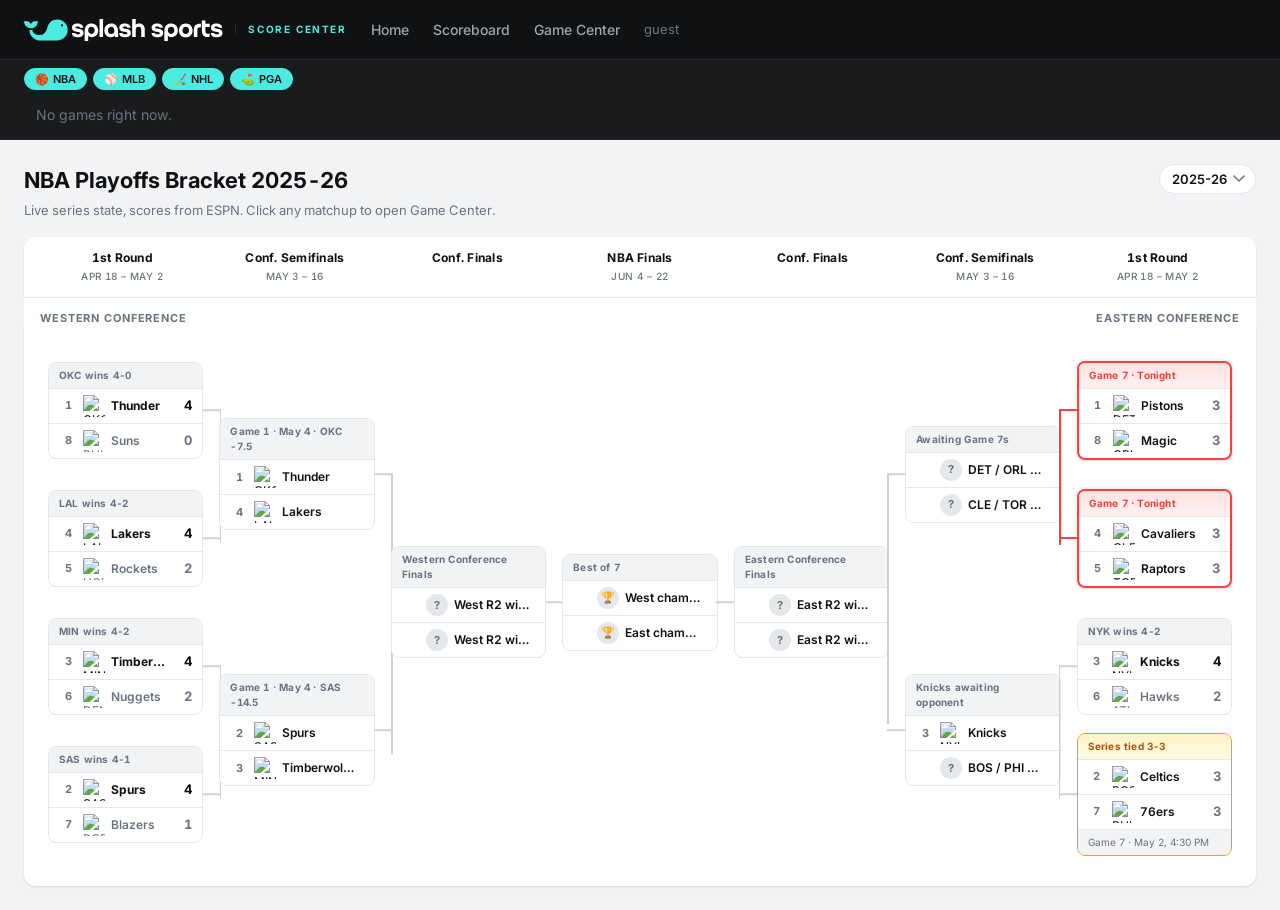
==== commit e2228b22: "Add Golf: PGA Game Center, ticker card, Shot Feed with star-favorites PGA ticker card - Top-bar tick" ====
--- a/bracket.html
+++ b/bracket.html
@@ -10,7 +10,7 @@
   <link rel="preconnect" href="https://fonts.googleapis.com" />
   <link rel="preconnect" href="https://fonts.gstatic.com" crossorigin />
   <link href="https://fonts.googleapis.com/css2?family=Inter:wght@400;500;600;700;800&display=swap" rel="stylesheet" />
-  <link rel="stylesheet" href="assets/styles.css?v2026050201" />
+  <link rel="stylesheet" href="assets/styles.css?v2026050205" />
 </head>
 <body data-page="bracket">
   <header class="nav">
@@ -69,6 +69,6 @@
     </a>
   </nav>
 
-  <script type="module" src="assets/bracket-page.js?v2026050201"></script>
+  <script type="module" src="assets/bracket-page.js?v2026050205"></script>
 </body>
 </html>
--- a/assets/styles.css
+++ b/assets/styles.css
@@ -342,6 +342,50 @@
 
 .ticker-card__score.is-leading { color: var(--teal); }
 
+/* Golf ticker card — different shape: tournament name + leader */
+.ticker-card--golf {
+  grid-template-columns: 1fr;
+  grid-template-rows: auto auto auto;
+  gap: 4px 0;
+  min-width: 220px;
+}
+
+.ticker-card__golf-tname {
+  font-weight: 700;
+  font-size: 13px;
+  color: var(--text-light);
+  white-space: nowrap;
+  overflow: hidden;
+  text-overflow: ellipsis;
+}
+
+.ticker-card__golf-leader {
+  display: grid;
+  grid-template-columns: auto 1fr auto;
+  gap: 6px;
+  align-items: baseline;
+  font-size: 12px;
+}
+
+.ticker-card__golf-rank {
+  color: var(--text-mute-light);
+  font-weight: 700;
+}
+
+.ticker-card__golf-name {
+  font-weight: 600;
+  color: var(--text-light);
+  white-space: nowrap;
+  overflow: hidden;
+  text-overflow: ellipsis;
+}
+
+.ticker-card__golf-score {
+  font-weight: 700;
+  color: var(--teal);
+  font-variant-numeric: tabular-nums;
+}
+
 /* ===== Layout ===== */
 
 .page {
@@ -1069,6 +1113,59 @@
 .pga-leaderboard__score {
   font-weight: 700;
   color: var(--text-dark);
+}
+
+.pga-leaderboard__round {
+  font-weight: 600;
+  font-variant-numeric: tabular-nums;
+  color: var(--text-mute-2);
+}
+
+.pga-leaderboard__thru {
+  font-variant-numeric: tabular-nums;
+  color: var(--text-mute-2);
+}
+
+.pga-leaderboard__thru--tee {
+  font-weight: 700;
+  color: var(--teal-deep);
+  letter-spacing: -0.01em;
+}
+
+.pga-card__header {
+  display: flex !important;
+  justify-content: space-between;
+  align-items: flex-start;
+  gap: 12px;
+}
+
+.pga-card__round-picker {
+  display: inline-flex;
+  align-items: center;
+  gap: 8px;
+  background: rgba(255,255,255,0.1);
+  padding: 6px 10px;
+  border-radius: var(--radius);
+}
+
+.pga-card__round-picker label {
+  font-size: 10px;
+  font-weight: 800;
+  letter-spacing: 0.08em;
+  text-transform: uppercase;
+  color: var(--teal);
+}
+
+.pga-card__round-picker select {
+  padding: 4px 10px;
+  border: 1px solid transparent;
+  border-radius: var(--radius);
+  font-family: inherit;
+  font-size: 12px;
+  font-weight: 700;
+  color: var(--text-dark);
+  background: var(--bg-card);
+  cursor: pointer;
 }
 
 .pga-leaderboard tbody tr:hover { background: var(--bg-page); }
@@ -2618,6 +2715,25 @@
 .stat-card__team { color: var(--text-mute); font-size: 11px; font-weight: 600; }
 .stat-card__value { font-weight: 700; font-variant-numeric: tabular-nums; color: var(--text-dark); }
 
+/* Collapse: show only the first 5 rows by default; expand reveals the rest. */
+.stat-card:not(.is-expanded) .stat-card__row[data-stat-row]:not([data-stat-row="0"]):not([data-stat-row="1"]):not([data-stat-row="2"]):not([data-stat-row="3"]):not([data-stat-row="4"]) {
+  display: none;
+}
+
+.stat-card__expand {
+  margin-top: 8px;
+  font-size: 11px;
+  font-weight: 700;
+  color: var(--teal-deep);
+  background: transparent;
+  letter-spacing: 0.02em;
+  cursor: pointer;
+  padding: 4px 0;
+  align-self: flex-start;
+}
+
+.stat-card__expand:hover { color: var(--teal); text-decoration: underline; }
+
 /* Home date scroller */
 
 .home-date {
@@ -2748,7 +2864,7 @@
 
 .pga-tournament-card__row {
   display: grid;
-  grid-template-columns: 50px 1fr 80px 60px;
+  grid-template-columns: 44px 1fr 64px 56px 70px;
   gap: 10px;
   padding: 8px 0;
   align-items: center;
@@ -2756,6 +2872,41 @@
   border-bottom: 1px solid var(--border);
 }
 .pga-tournament-card__row:last-child { border-bottom: none; }
+
+.pga-tournament-card__round {
+  font-weight: 700;
+  font-variant-numeric: tabular-nums;
+  color: var(--text-mute-2);
+}
+
+.pga-round-picker {
+  display: inline-flex;
+  align-items: center;
+  gap: 8px;
+  padding: 10px 22px 0;
+  font-size: 12px;
+  color: var(--text-mute-2);
+}
+
+.pga-round-picker label {
+  font-size: 11px;
+  font-weight: 700;
+  letter-spacing: 0.06em;
+  text-transform: uppercase;
+  color: var(--text-mute);
+}
+
+.pga-round-picker select {
+  padding: 4px 10px;
+  border: 1px solid var(--border);
+  border-radius: var(--radius);
+  font-family: inherit;
+  font-size: 12px;
+  font-weight: 600;
+  color: var(--text-dark);
+  background: var(--bg-card);
+  cursor: pointer;
+}
 
 .pga-tournament-card__row--head {
   font-size: 10px;
@@ -2783,6 +2934,17 @@
   font-weight: 700;
   font-variant-numeric: tabular-nums;
   color: var(--text-dark);
+}
+
+.pga-tournament-card__thru {
+  font-variant-numeric: tabular-nums;
+  color: var(--text-mute-2);
+}
+
+.pga-tournament-card__thru--tee {
+  font-weight: 700;
+  color: var(--teal-deep);
+  letter-spacing: -0.01em;
 }
 
 .pga-tournament-card__cta {
@@ -3478,3 +3640,376 @@
     padding-top: 18px;
   }
 }
+
+/* ==========================================================================
+   PGA GAME CENTER
+   ========================================================================== */
+
+.pga-gc {
+  max-width: 1280px;
+  margin: 0 auto;
+  padding: 16px 24px;
+}
+
+.pga-gc__header {
+  background: linear-gradient(180deg, #14532d 0%, #166534 100%);
+  color: var(--text-light);
+  border-radius: var(--radius-lg) var(--radius-lg) 0 0;
+  padding: 18px 22px;
+  display: flex;
+  justify-content: space-between;
+  align-items: flex-end;
+  gap: 16px;
+  flex-wrap: wrap;
+}
+
+.pga-gc__eyebrow {
+  font-size: 11px;
+  font-weight: 800;
+  letter-spacing: 0.12em;
+  text-transform: uppercase;
+  color: var(--teal);
+}
+
+.pga-gc__title {
+  font-size: 22px;
+  font-weight: 700;
+  margin-top: 4px;
+  letter-spacing: -0.01em;
+}
+
+.pga-gc__course {
+  font-size: 13px;
+  color: rgba(255,255,255,0.75);
+  margin-top: 2px;
+}
+
+.pga-gc__header-right {
+  display: inline-flex;
+  align-items: center;
+  gap: 8px;
+  background: rgba(255,255,255,0.12);
+  padding: 6px 10px;
+  border-radius: var(--radius);
+}
+
+.pga-gc__header-right label {
+  font-size: 10px;
+  font-weight: 800;
+  letter-spacing: 0.08em;
+  text-transform: uppercase;
+  color: var(--teal);
+}
+
+.pga-gc__header-right select {
+  padding: 4px 10px;
+  border: none;
+  border-radius: var(--radius);
+  font-family: inherit;
+  font-size: 12px;
+  font-weight: 700;
+  color: var(--text-dark);
+  background: var(--bg-card);
+  cursor: pointer;
+}
+
+.pga-gc__tabs {
+  display: flex;
+  gap: 0;
+  background: var(--bg-card);
+  border: 1px solid var(--border);
+  border-top: none;
+  padding: 0 14px;
+  overflow-x: auto;
+  scrollbar-width: none;
+}
+.pga-gc__tabs::-webkit-scrollbar { display: none; }
+
+.pga-gc__tab {
+  padding: 12px 16px;
+  font-size: 13px;
+  font-weight: 600;
+  color: var(--text-mute);
+  border-bottom: 2px solid transparent;
+  cursor: pointer;
+  transition: color 0.15s, border-color 0.15s;
+  white-space: nowrap;
+  background: none;
+  border-top: none;
+  border-left: none;
+  border-right: none;
+}
+
+.pga-gc__tab:hover { color: var(--text-dark); }
+.pga-gc__tab.is-active { color: var(--teal-deep); border-bottom-color: var(--teal); }
+
+.pga-gc__panels {
+  background: var(--bg-card);
+  border: 1px solid var(--border);
+  border-top: none;
+  border-radius: 0 0 var(--radius-lg) var(--radius-lg);
+  padding: 14px 18px 22px;
+  box-shadow: var(--shadow);
+}
+
+.pga-gc__panel { display: none; }
+.pga-gc__panel.is-active { display: block; }
+
+/* Game-center leaderboard variant — dense, includes star col + R1-R4 cols */
+.pga-leaderboard--gc {
+  font-size: 12px;
+}
+
+.pga-leaderboard--gc th, .pga-leaderboard--gc td {
+  padding: 6px 8px;
+}
+
+.pga-lb__star { width: 32px; }
+
+.pga-lb__star-btn {
+  background: transparent;
+  border: none;
+  font-size: 16px;
+  color: var(--border);
+  cursor: pointer;
+  padding: 2px 4px;
+  transition: color 0.15s, transform 0.05s;
+}
+
+.pga-lb__star-btn:hover { color: var(--amber); }
+.pga-lb__star-btn.is-on { color: var(--amber); }
+.pga-lb__star-btn:active { transform: scale(0.85); }
+
+/* Shot Feed */
+.pga-feed__bar {
+  display: flex;
+  justify-content: space-between;
+  align-items: center;
+  gap: 12px;
+  flex-wrap: wrap;
+  margin-bottom: 12px;
+}
+
+.pga-feed__filters {
+  display: inline-flex;
+  gap: 6px;
+  background: var(--bg-page);
+  border: 1px solid var(--border);
+  border-radius: 999px;
+  padding: 4px;
+}
+
+.pga-feed__chip {
+  padding: 5px 12px;
+  border-radius: 999px;
+  font-size: 12px;
+  font-weight: 600;
+  color: var(--text-mute-2);
+  background: transparent;
+  cursor: pointer;
+  border: none;
+}
+
+.pga-feed__chip:hover { color: var(--text-dark); }
+.pga-feed__chip.is-active {
+  background: var(--bg-dark);
+  color: var(--text-light);
+}
+
+.pga-feed__hint {
+  font-size: 11px;
+  color: var(--text-mute);
+}
+
+.pga-feed__list {
+  display: flex;
+  flex-direction: column;
+  gap: 8px;
+}
+
+.pga-feed-card {
+  display: grid;
+  grid-template-columns: minmax(0, 1fr) minmax(0, 2fr) auto;
+  gap: 10px;
+  align-items: center;
+  padding: 10px 14px;
+  background: var(--bg-card);
+  border: 1px solid var(--border);
+  border-radius: var(--radius);
+  border-left: 3px solid var(--border);
+  font-size: 13px;
+}
+
+.pga-feed-card--eagle, .pga-feed-card--albatross, .pga-feed-card--hole-in-one {
+  border-left-color: var(--teal);
+  background: linear-gradient(90deg, var(--teal-soft-50) 0%, var(--bg-card) 60%);
+}
+
+.pga-feed-card--birdie { border-left-color: var(--green); }
+.pga-feed-card--bogey { border-left-color: var(--amber); }
+.pga-feed-card--double-bogey, .pga-feed-card--triple-bogey { border-left-color: var(--red); }
+
+.pga-feed-card__player {
+  display: flex;
+  align-items: center;
+  gap: 6px;
+  min-width: 0;
+}
+
+.pga-feed-card__detail {
+  display: flex;
+  flex-wrap: wrap;
+  gap: 8px;
+  align-items: baseline;
+}
+
+.pga-feed-card__hole {
+  font-size: 11px;
+  font-weight: 700;
+  letter-spacing: 0.04em;
+  text-transform: uppercase;
+  color: var(--text-mute);
+}
+
+.pga-feed-card__label {
+  font-weight: 700;
+  color: var(--text-dark);
+}
+
+.pga-feed-card__strokes {
+  color: var(--text-mute-2);
+}
+
+.pga-feed-card__rel {
+  font-weight: 800;
+  font-variant-numeric: tabular-nums;
+  font-size: 14px;
+}
+.pga-feed-card__rel.is-down { color: var(--green); }
+.pga-feed-card__rel.is-up   { color: var(--red); }
+.pga-feed-card__rel.is-flat { color: var(--text-mute); }
+
+.pga-feed__legend {
+  font-size: 11px;
+  margin-top: 12px;
+}
+
+/* Player Stats grid */
+.pga-pstats-grid {
+  display: grid;
+  grid-template-columns: repeat(auto-fit, minmax(260px, 1fr));
+  gap: 10px;
+}
+
+.pga-pstats-card {
+  background: var(--bg-card);
+  border: 1px solid var(--border);
+  border-radius: var(--radius);
+  padding: 10px 12px;
+}
+
+.pga-pstats-card__head {
+  display: flex;
+  align-items: center;
+  gap: 8px;
+  margin-bottom: 8px;
+}
+
+.pga-pstats-card__total {
+  margin-left: auto;
+  font-weight: 800;
+  color: var(--teal-deep);
+  font-variant-numeric: tabular-nums;
+}
+
+.pga-pstats-card__rounds {
+  display: grid;
+  grid-template-columns: repeat(4, 1fr);
+  gap: 4px;
+  font-size: 12px;
+}
+
+.pga-pstats-card__rounds > div {
+  display: flex;
+  flex-direction: column;
+  align-items: center;
+  gap: 2px;
+  padding: 6px 4px;
+  background: var(--bg-page);
+  border-radius: 6px;
+}
+
+.pga-pstats-card__rounds > div span {
+  font-size: 10px;
+  font-weight: 700;
+  letter-spacing: 0.06em;
+  color: var(--text-mute);
+  text-transform: uppercase;
+}
+
+/* Course Stats */
+.pga-course__summary {
+  display: flex;
+  justify-content: space-between;
+  align-items: flex-end;
+  gap: 14px;
+  margin-bottom: 14px;
+  flex-wrap: wrap;
+}
+
+.pga-course__name {
+  font-size: 16px;
+  font-weight: 700;
+}
+
+.pga-course__totals {
+  display: flex;
+  gap: 16px;
+  font-size: 13px;
+}
+
+.pga-course__totals b {
+  font-size: 16px;
+  font-variant-numeric: tabular-nums;
+}
+
+.pga-course-table {
+  width: 100%;
+  border-collapse: collapse;
+  font-size: 12px;
+  font-variant-numeric: tabular-nums;
+}
+
+.pga-course-table th, .pga-course-table td {
+  padding: 6px 4px;
+  text-align: center;
+  border-bottom: 1px solid var(--border);
+}
+
+.pga-course-table th {
+  background: var(--bg-page);
+  font-weight: 700;
+  font-size: 11px;
+  color: var(--text-mute);
+  text-transform: uppercase;
+  letter-spacing: 0.04em;
+}
+
+.pga-course-table td:first-child, .pga-course-table th:first-child {
+  text-align: left;
+}
+
+@media (max-width: 768px) {
+  .pga-gc { padding: 12px 12px; }
+  .pga-gc__header { padding: 14px 14px 16px; }
+  .pga-gc__title { font-size: 18px; }
+  .pga-gc__panels { padding: 10px 12px 16px; }
+  .pga-leaderboard--gc { font-size: 11px; }
+  .pga-leaderboard--gc th, .pga-leaderboard--gc td { padding: 5px 4px; }
+  .pga-course-table { font-size: 10px; }
+  .pga-course-table th, .pga-course-table td { padding: 4px 2px; }
+}
+
+.pga-course-table-wrap {
+  overflow-x: auto;
+}
